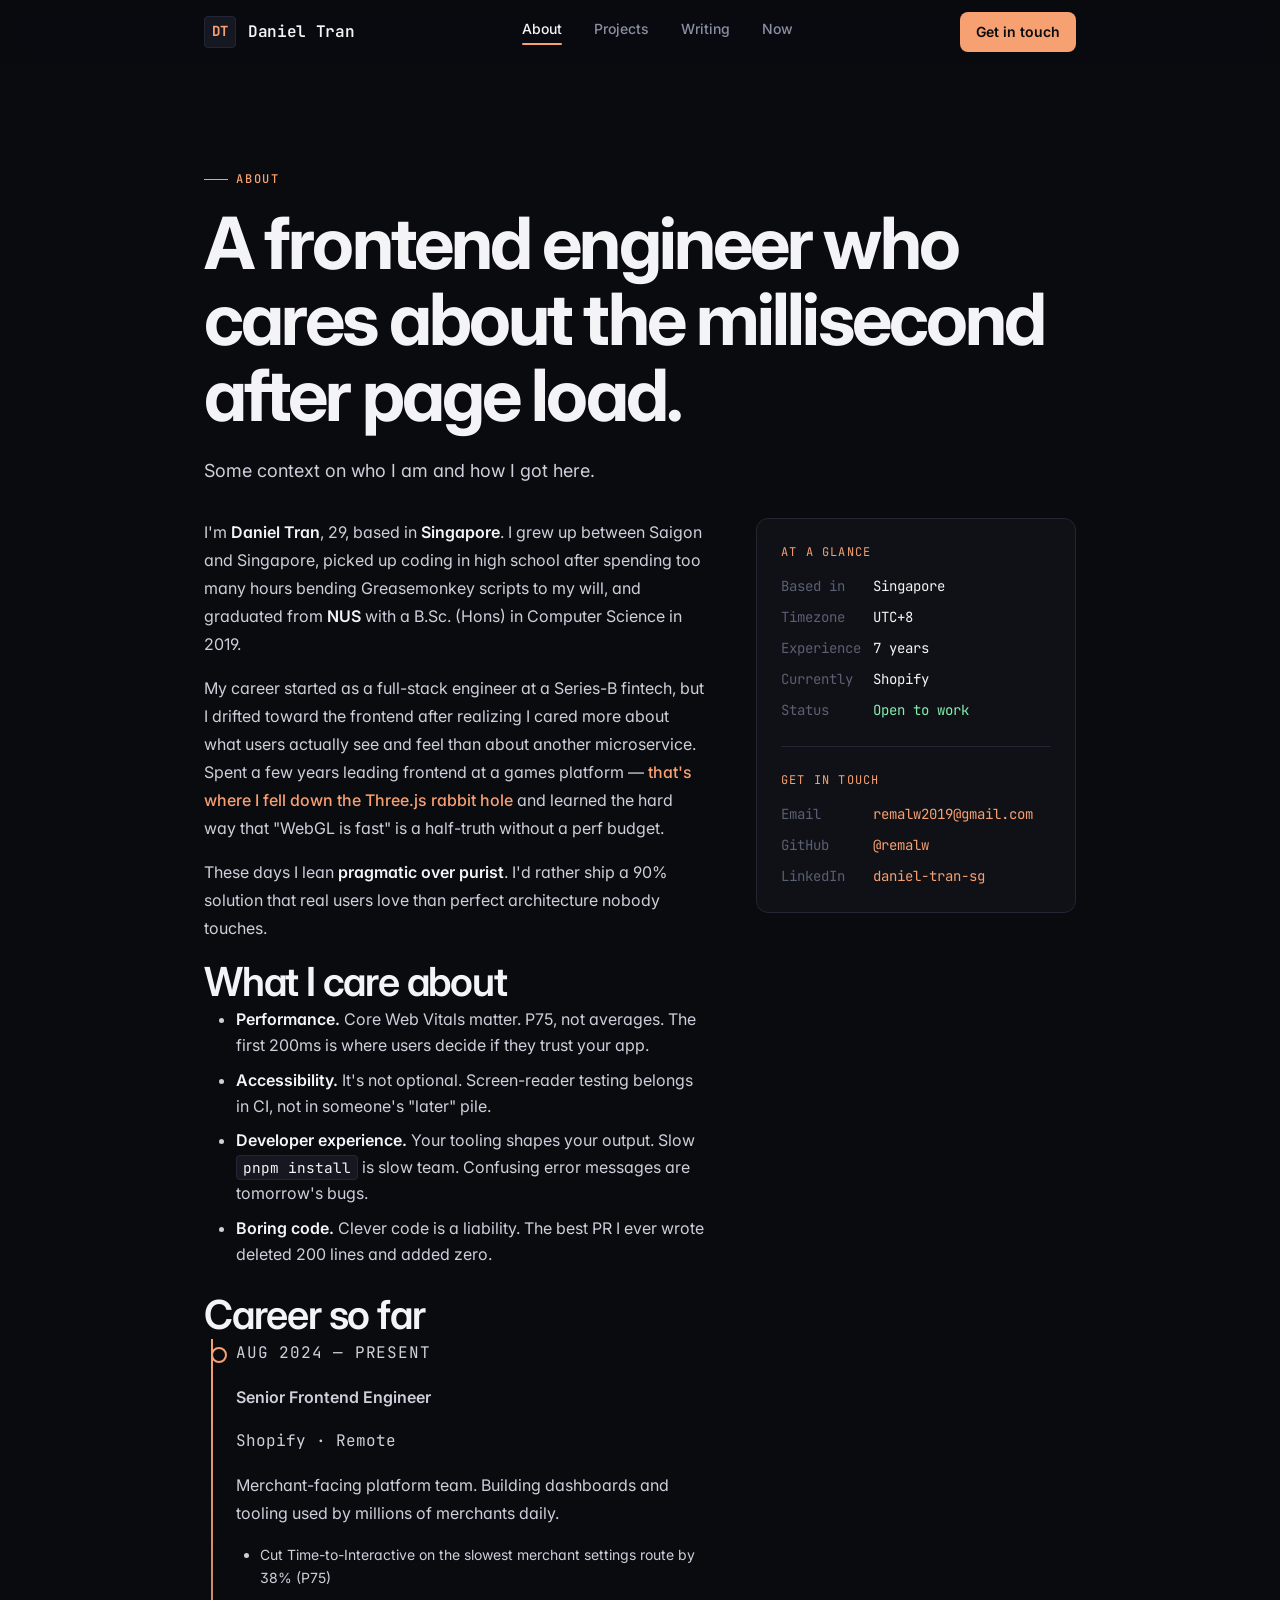
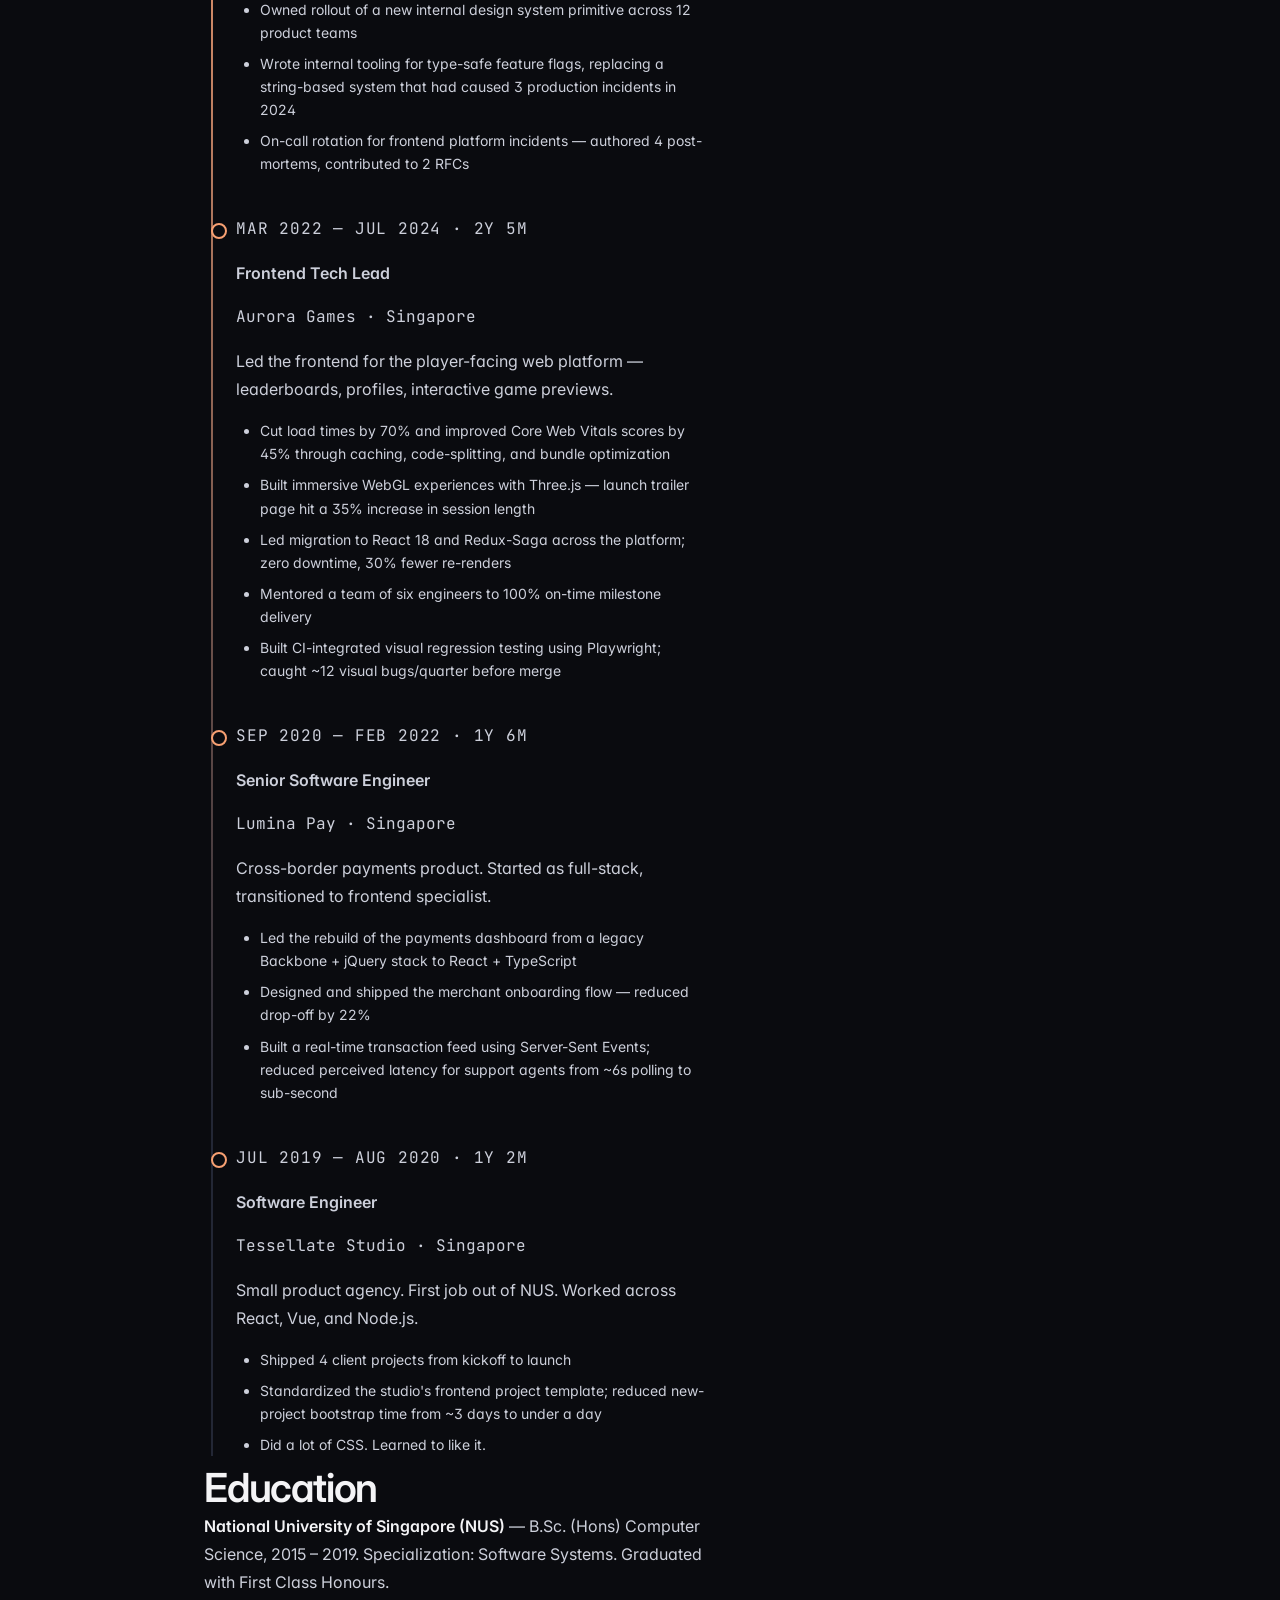
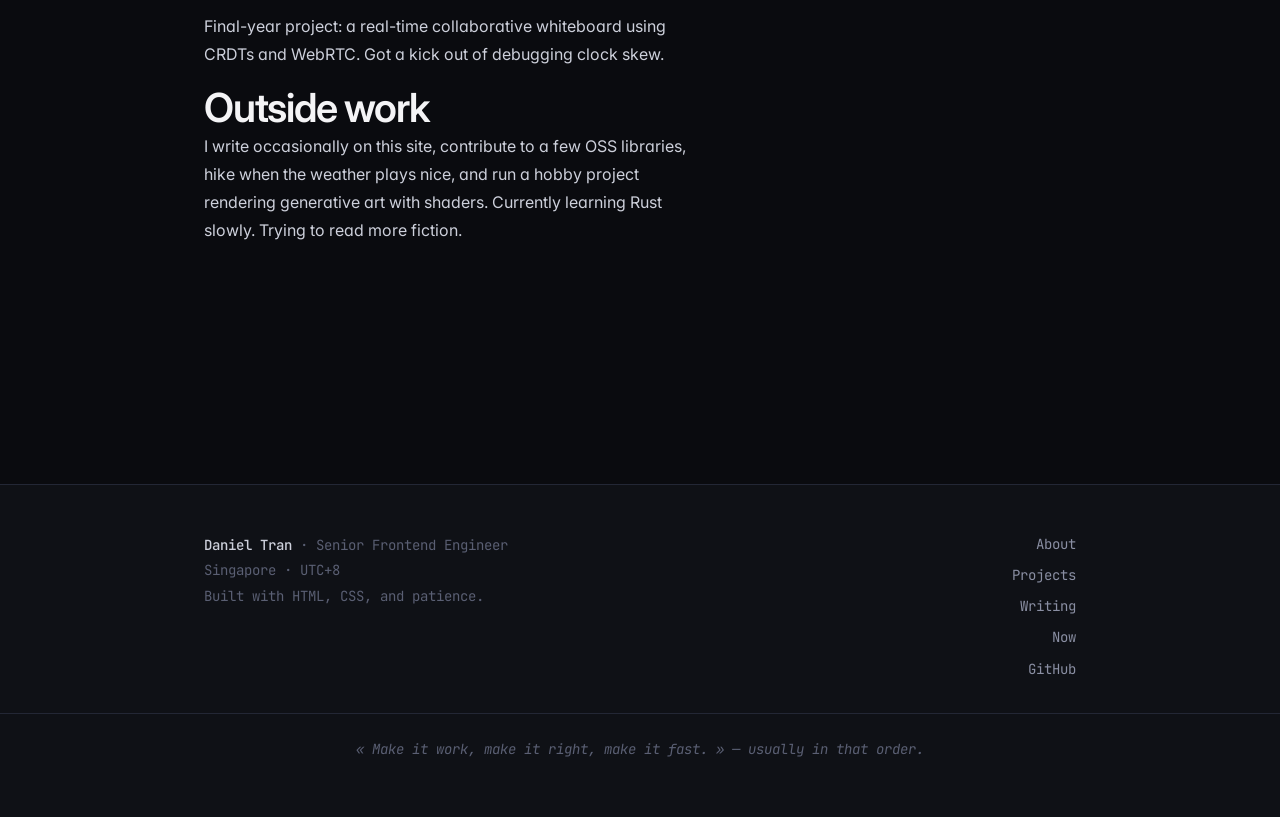
==== about.html @ a822976c "feat: portfolio v2 — multi-page, case studies, blog, now page" ====
<!DOCTYPE html>
<html lang="en">
<head>
<meta charset="UTF-8">
<meta name="viewport" content="width=device-width, initial-scale=1">
<title>About — Daniel Tran</title>
<meta name="description" content="Senior Frontend Engineer at Shopify, based in Singapore. Career, philosophy, and what I care about.">
<meta name="author" content="Daniel Tran">
<meta name="theme-color" content="#0a0b0f">

<meta property="og:title" content="About — Daniel Tran">
<meta property="og:description" content="Senior Frontend Engineer at Shopify, based in Singapore. Career, philosophy, and what I care about.">
<meta property="og:type" content="website">

<link rel="icon" type="image/svg+xml" href="/favicon.svg">
<link rel="preconnect" href="https://fonts.googleapis.com">
<link rel="preconnect" href="https://fonts.gstatic.com" crossorigin>
<link href="https://fonts.googleapis.com/css2?family=Inter:wght@400;500;600;700&family=JetBrains+Mono:wght@400;500;600&display=swap" rel="stylesheet">

<link rel="stylesheet" href="styles/base.css">
<link rel="stylesheet" href="styles/layout.css">
<link rel="stylesheet" href="styles/components.css">
<link rel="stylesheet" href="styles/pages.css">
</head>
<body>
<a class="skip-link" href="#main">Skip to content</a>

<header class="site-header">
  <nav class="nav" aria-label="Primary">
    <a href="/" class="nav-brand">
      <span class="nav-brand-mark">DT</span>
      <span>Daniel Tran</span>
    </a>
    <ul class="nav-links" id="nav-menu">
      <li><a href="/about.html">About</a></li>
      <li><a href="/projects.html">Projects</a></li>
      <li><a href="/blog.html">Writing</a></li>
      <li><a href="/now.html">Now</a></li>
    </ul>
    <a href="mailto:remalw2019@gmail.com" class="nav-cta">Get in touch</a>
    <button class="nav-toggle" aria-label="Toggle menu" aria-controls="nav-menu" aria-expanded="false">
      <svg class="icon" width="20" height="20" viewBox="0 0 24 24" fill="none" stroke="currentColor" stroke-width="2" stroke-linecap="round"><line x1="3" y1="6" x2="21" y2="6"></line><line x1="3" y1="12" x2="21" y2="12"></line><line x1="3" y1="18" x2="21" y2="18"></line></svg>
    </button>
  </nav>
</header>

<main id="main">

<section class="section">
  <div class="container">
    <p class="section-label">About</p>
    <h1 style="margin-bottom: var(--space-5);">A frontend engineer who cares about the millisecond after page load.</h1>
    <p class="section-lead">Some context on who I am and how I got here.</p>

    <div class="about-grid">
      <div class="about-prose">
        <p>I'm <strong>Daniel Tran</strong>, 29, based in <strong>Singapore</strong>. I grew up between Saigon and Singapore, picked up coding in high school after spending too many hours bending Greasemonkey scripts to my will, and graduated from <strong>NUS</strong> with a B.Sc. (Hons) in Computer Science in 2019.</p>

        <p>My career started as a full-stack engineer at a Series-B fintech, but I drifted toward the frontend after realizing I cared more about what users actually see and feel than about another microservice. Spent a few years leading frontend at a games platform — <em>that's where I fell down the Three.js rabbit hole</em> and learned the hard way that "WebGL is fast" is a half-truth without a perf budget.</p>

        <p>These days I lean <strong>pragmatic over purist</strong>. I'd rather ship a 90% solution that real users love than perfect architecture nobody touches.</p>

        <h2>What I care about</h2>
        <ul>
          <li><strong>Performance.</strong> Core Web Vitals matter. P75, not averages. The first 200ms is where users decide if they trust your app.</li>
          <li><strong>Accessibility.</strong> It's not optional. Screen-reader testing belongs in CI, not in someone's "later" pile.</li>
          <li><strong>Developer experience.</strong> Your tooling shapes your output. Slow <code>pnpm install</code> is slow team. Confusing error messages are tomorrow's bugs.</li>
          <li><strong>Boring code.</strong> Clever code is a liability. The best PR I ever wrote deleted 200 lines and added zero.</li>
        </ul>

        <h2>Career so far</h2>
        <div class="timeline">
          <div class="timeline-item">
            <p class="timeline-meta">Aug 2024 — Present</p>
            <p class="timeline-title">Senior Frontend Engineer</p>
            <p class="timeline-company">Shopify · Remote</p>
            <p class="timeline-desc">Merchant-facing platform team. Building dashboards and tooling used by millions of merchants daily.</p>
            <ul class="timeline-bullets">
              <li>Cut Time-to-Interactive on the slowest merchant settings route by 38% (P75)</li>
              <li>Owned rollout of a new internal design system primitive across 12 product teams</li>
              <li>Wrote internal tooling for type-safe feature flags, replacing a string-based system that had caused 3 production incidents in 2024</li>
              <li>On-call rotation for frontend platform incidents — authored 4 post-mortems, contributed to 2 RFCs</li>
            </ul>
          </div>

          <div class="timeline-item">
            <p class="timeline-meta">Mar 2022 — Jul 2024 · 2y 5m</p>
            <p class="timeline-title">Frontend Tech Lead</p>
            <p class="timeline-company">Aurora Games · Singapore</p>
            <p class="timeline-desc">Led the frontend for the player-facing web platform — leaderboards, profiles, interactive game previews.</p>
            <ul class="timeline-bullets">
              <li>Cut load times by 70% and improved Core Web Vitals scores by 45% through caching, code-splitting, and bundle optimization</li>
              <li>Built immersive WebGL experiences with Three.js — launch trailer page hit a 35% increase in session length</li>
              <li>Led migration to React 18 and Redux-Saga across the platform; zero downtime, 30% fewer re-renders</li>
              <li>Mentored a team of six engineers to 100% on-time milestone delivery</li>
              <li>Built CI-integrated visual regression testing using Playwright; caught ~12 visual bugs/quarter before merge</li>
            </ul>
          </div>

          <div class="timeline-item">
            <p class="timeline-meta">Sep 2020 — Feb 2022 · 1y 6m</p>
            <p class="timeline-title">Senior Software Engineer</p>
            <p class="timeline-company">Lumina Pay · Singapore</p>
            <p class="timeline-desc">Cross-border payments product. Started as full-stack, transitioned to frontend specialist.</p>
            <ul class="timeline-bullets">
              <li>Led the rebuild of the payments dashboard from a legacy Backbone + jQuery stack to React + TypeScript</li>
              <li>Designed and shipped the merchant onboarding flow — reduced drop-off by 22%</li>
              <li>Built a real-time transaction feed using Server-Sent Events; reduced perceived latency for support agents from ~6s polling to sub-second</li>
            </ul>
          </div>

          <div class="timeline-item">
            <p class="timeline-meta">Jul 2019 — Aug 2020 · 1y 2m</p>
            <p class="timeline-title">Software Engineer</p>
            <p class="timeline-company">Tessellate Studio · Singapore</p>
            <p class="timeline-desc">Small product agency. First job out of NUS. Worked across React, Vue, and Node.js.</p>
            <ul class="timeline-bullets">
              <li>Shipped 4 client projects from kickoff to launch</li>
              <li>Standardized the studio's frontend project template; reduced new-project bootstrap time from ~3 days to under a day</li>
              <li>Did a lot of CSS. Learned to like it.</li>
            </ul>
          </div>
        </div>

        <h2>Education</h2>
        <p><strong>National University of Singapore (NUS)</strong> — B.Sc. (Hons) Computer Science, 2015 – 2019. Specialization: Software Systems. Graduated with First Class Honours.</p>
        <p>Final-year project: a real-time collaborative whiteboard using CRDTs and WebRTC. Got a kick out of debugging clock skew.</p>

        <h2>Outside work</h2>
        <p>I write occasionally on this site, contribute to a few OSS libraries, hike when the weather plays nice, and run a hobby project rendering generative art with shaders. Currently learning Rust slowly. Trying to read more fiction.</p>
      </div>

      <aside class="about-aside">
        <p class="about-aside-label">At a glance</p>
        <div class="contact-block">
          <div class="contact-block-row"><span class="contact-block-label">Based in</span><span class="contact-block-value">Singapore</span></div>
          <div class="contact-block-row"><span class="contact-block-label">Timezone</span><span class="contact-block-value">UTC+8</span></div>
          <div class="contact-block-row"><span class="contact-block-label">Experience</span><span class="contact-block-value">7 years</span></div>
          <div class="contact-block-row"><span class="contact-block-label">Currently</span><span class="contact-block-value">Shopify</span></div>
          <div class="contact-block-row"><span class="contact-block-label">Status</span><span class="contact-block-value" style="color: var(--green);">Open to work</span></div>
        </div>

        <hr style="border-color: var(--border); margin: var(--space-5) 0;">

        <p class="about-aside-label">Get in touch</p>
        <div class="contact-block">
          <div class="contact-block-row"><span class="contact-block-label">Email</span><a href="mailto:remalw2019@gmail.com">remalw2019@gmail.com</a></div>
          <div class="contact-block-row"><span class="contact-block-label">GitHub</span><a href="https://github.com/remalw" target="_blank" rel="noopener">@remalw</a></div>
          <div class="contact-block-row"><span class="contact-block-label">LinkedIn</span><a href="https://www.linkedin.com/in/daniel-tran-sg" target="_blank" rel="noopener">daniel-tran-sg</a></div>
        </div>
      </aside>
    </div>
  </div>
</section>

</main>

<footer class="site-footer">
  <div class="footer-inner">
    <div class="footer-meta">
      <strong>Daniel Tran</strong> · Senior Frontend Engineer<br>
      Singapore · UTC+8<br>
      <span>Built with HTML, CSS, and patience.</span>
    </div>
    <div class="footer-links">
      <a href="/about.html">About</a>
      <a href="/projects.html">Projects</a>
      <a href="/blog.html">Writing</a>
      <a href="/now.html">Now</a>
      <a href="https://github.com/remalw" target="_blank" rel="noopener">GitHub</a>
    </div>
  </div>
  <p class="footer-quote">« Make it work, make it right, make it fast. » — usually in that order.</p>
</footer>

<script src="scripts/nav.js" defer></script>

</body>
</html>
---- styles/base.css ----
:root {
  --bg-0: #0a0b0f;
  --bg-1: #0f1116;
  --bg-2: #161821;
  --bg-3: #1d2030;
  --border: #232735;
  --border-strong: #2f3447;

  --fg-0: #f4f4f6;
  --fg-1: #cdd0db;
  --fg-2: #8a8fa3;
  --fg-3: #5a5f73;

  --accent: #f7a072;
  --accent-strong: #e87a3e;
  --accent-soft: #f7a07222;
  --link: #93c5fd;

  --green: #86efac;
  --red: #fca5a5;
  --yellow: #fde68a;

  --font-sans: 'Inter', -apple-system, BlinkMacSystemFont, 'Segoe UI', Helvetica, Arial, sans-serif;
  --font-mono: 'JetBrains Mono', ui-monospace, 'SF Mono', Menlo, Consolas, monospace;
  --font-display: 'Inter', var(--font-sans);

  --text-xs: 0.75rem;
  --text-sm: 0.875rem;
  --text-base: 1rem;
  --text-lg: 1.125rem;
  --text-xl: 1.25rem;
  --text-2xl: 1.5rem;
  --text-3xl: 2rem;
  --text-4xl: 2.5rem;
  --text-5xl: 3.5rem;
  --text-6xl: 4.5rem;

  --space-1: 0.25rem;
  --space-2: 0.5rem;
  --space-3: 0.75rem;
  --space-4: 1rem;
  --space-5: 1.5rem;
  --space-6: 2rem;
  --space-7: 3rem;
  --space-8: 4rem;
  --space-9: 6rem;
  --space-10: 8rem;

  --radius-sm: 4px;
  --radius-md: 8px;
  --radius-lg: 12px;
  --radius-xl: 20px;

  --shadow-sm: 0 1px 2px rgba(0, 0, 0, 0.2);
  --shadow-md: 0 4px 12px rgba(0, 0, 0, 0.25);
  --shadow-lg: 0 16px 40px rgba(0, 0, 0, 0.4);
  --shadow-glow: 0 0 60px var(--accent-soft);

  --container-narrow: 720px;
  --container: 920px;
  --container-wide: 1200px;

  --ease-out: cubic-bezier(0.16, 1, 0.3, 1);
  --ease-in-out: cubic-bezier(0.65, 0, 0.35, 1);
  --duration-fast: 150ms;
  --duration: 250ms;
  --duration-slow: 500ms;
}

*, *::before, *::after { box-sizing: border-box; }

html {
  scroll-behavior: smooth;
  -webkit-text-size-adjust: 100%;
  -moz-tab-size: 4;
  tab-size: 4;
}

body {
  margin: 0;
  background: var(--bg-0);
  color: var(--fg-1);
  font-family: var(--font-sans);
  font-size: var(--text-base);
  line-height: 1.65;
  font-feature-settings: 'cv11', 'ss01';
  -webkit-font-smoothing: antialiased;
  -moz-osx-font-smoothing: grayscale;
  text-rendering: optimizeLegibility;
  min-height: 100vh;
  display: flex;
  flex-direction: column;
}

main { flex: 1; }

img, svg, video {
  display: block;
  max-width: 100%;
  height: auto;
}

a {
  color: var(--accent);
  text-decoration: none;
  transition: color var(--duration-fast) var(--ease-out);
}
a:hover { color: var(--accent-strong); }
a:focus-visible {
  outline: 2px solid var(--accent);
  outline-offset: 3px;
  border-radius: 2px;
}

h1, h2, h3, h4, h5, h6 {
  margin: 0;
  color: var(--fg-0);
  font-weight: 600;
  letter-spacing: -0.02em;
  line-height: 1.2;
}

h1 {
  font-size: clamp(var(--text-4xl), 6vw, var(--text-6xl));
  letter-spacing: -0.04em;
  line-height: 1.05;
  font-weight: 700;
}

h2 {
  font-size: clamp(var(--text-2xl), 3.5vw, var(--text-4xl));
  letter-spacing: -0.03em;
}

h3 {
  font-size: clamp(var(--text-xl), 2.5vw, var(--text-2xl));
}

h4 { font-size: var(--text-lg); }

p { margin: 0 0 var(--space-5); }

p, li { color: var(--fg-1); }

strong { color: var(--fg-0); font-weight: 600; }
em { font-style: italic; color: var(--fg-1); }

code {
  font-family: var(--font-mono);
  font-size: 0.9em;
  background: var(--bg-2);
  color: var(--fg-0);
  padding: 0.15em 0.4em;
  border-radius: var(--radius-sm);
  border: 1px solid var(--border);
}

pre {
  font-family: var(--font-mono);
  font-size: var(--text-sm);
  line-height: 1.7;
  background: var(--bg-1);
  color: var(--fg-1);
  padding: var(--space-5);
  border-radius: var(--radius-md);
  border: 1px solid var(--border);
  overflow-x: auto;
  margin: var(--space-5) 0;
}

pre code {
  background: transparent;
  border: none;
  padding: 0;
  font-size: inherit;
  color: inherit;
}

blockquote {
  margin: var(--space-5) 0;
  padding: var(--space-3) var(--space-5);
  border-left: 3px solid var(--accent);
  background: var(--bg-1);
  color: var(--fg-1);
  font-style: italic;
  border-radius: 0 var(--radius-sm) var(--radius-sm) 0;
}

hr {
  border: 0;
  height: 1px;
  background: var(--border);
  margin: var(--space-7) 0;
}

ul, ol {
  margin: 0 0 var(--space-5);
  padding-left: var(--space-6);
}

li { margin-bottom: var(--space-2); }

::selection {
  background: var(--accent-soft);
  color: var(--fg-0);
}

::-webkit-scrollbar { width: 10px; height: 10px; }
::-webkit-scrollbar-track { background: var(--bg-0); }
::-webkit-scrollbar-thumb { background: var(--bg-3); border-radius: 5px; border: 2px solid var(--bg-0); }
::-webkit-scrollbar-thumb:hover { background: var(--border-strong); }

@media (prefers-reduced-motion: reduce) {
  *, *::before, *::after {
    animation-duration: 0.01ms !important;
    animation-iteration-count: 1 !important;
    transition-duration: 0.01ms !important;
    scroll-behavior: auto !important;
  }
}

.sr-only {
  position: absolute;
  width: 1px; height: 1px;
  padding: 0; margin: -1px;
  overflow: hidden;
  clip: rect(0, 0, 0, 0);
  white-space: nowrap;
  border: 0;
}

.skip-link {
  position: absolute;
  top: -60px;
  left: var(--space-4);
  background: var(--accent);
  color: var(--bg-0);
  padding: var(--space-2) var(--space-4);
  border-radius: var(--radius-sm);
  font-weight: 600;
  z-index: 100;
  transition: top var(--duration-fast);
}
.skip-link:focus { top: var(--space-4); }
---- styles/layout.css ----
.container {
  width: 100%;
  max-width: var(--container);
  margin: 0 auto;
  padding-left: var(--space-5);
  padding-right: var(--space-5);
}

.container-narrow {
  width: 100%;
  max-width: var(--container-narrow);
  margin: 0 auto;
  padding-left: var(--space-5);
  padding-right: var(--space-5);
}

.container-wide {
  width: 100%;
  max-width: var(--container-wide);
  margin: 0 auto;
  padding-left: var(--space-5);
  padding-right: var(--space-5);
}

.site-header {
  position: sticky;
  top: 0;
  z-index: 50;
  backdrop-filter: saturate(180%) blur(16px);
  -webkit-backdrop-filter: saturate(180%) blur(16px);
  background: rgba(10, 11, 15, 0.7);
  border-bottom: 1px solid transparent;
  transition: border-color var(--duration) var(--ease-out);
}

.site-header.scrolled {
  border-bottom-color: var(--border);
}

.nav {
  display: flex;
  align-items: center;
  justify-content: space-between;
  height: 64px;
  max-width: var(--container);
  margin: 0 auto;
  padding-left: var(--space-5);
  padding-right: var(--space-5);
}

.nav-brand {
  display: inline-flex;
  align-items: center;
  gap: var(--space-3);
  font-family: var(--font-mono);
  font-weight: 600;
  font-size: var(--text-base);
  color: var(--fg-0);
  letter-spacing: -0.02em;
}

.nav-brand:hover { color: var(--accent); }

.nav-brand-mark {
  display: inline-flex;
  align-items: center;
  justify-content: center;
  width: 32px;
  height: 32px;
  background: var(--bg-2);
  border: 1px solid var(--border);
  border-radius: var(--radius-sm);
  color: var(--accent);
  font-weight: 700;
  font-size: var(--text-sm);
  transition: all var(--duration-fast) var(--ease-out);
}

.nav-brand:hover .nav-brand-mark {
  border-color: var(--accent);
  background: var(--accent-soft);
}

.nav-links {
  display: flex;
  align-items: center;
  gap: var(--space-6);
  list-style: none;
  margin: 0;
  padding: 0;
}

.nav-links a {
  position: relative;
  color: var(--fg-2);
  font-size: var(--text-sm);
  font-weight: 500;
  padding: var(--space-1) 0;
  transition: color var(--duration-fast) var(--ease-out);
}

.nav-links a:hover, .nav-links a[aria-current="page"] {
  color: var(--fg-0);
}

.nav-links a[aria-current="page"]::before {
  content: '';
  position: absolute;
  left: 0; right: 0;
  bottom: -4px;
  height: 2px;
  background: var(--accent);
  border-radius: 1px;
}

.nav-cta {
  display: inline-flex;
  align-items: center;
  gap: var(--space-2);
  padding: var(--space-2) var(--space-4);
  background: var(--accent);
  color: var(--bg-0);
  font-size: var(--text-sm);
  font-weight: 600;
  border-radius: var(--radius-md);
  transition: all var(--duration-fast) var(--ease-out);
}

.nav-cta:hover {
  background: var(--accent-strong);
  color: var(--bg-0);
  transform: translateY(-1px);
}

.nav-toggle {
  display: none;
  background: transparent;
  border: 1px solid var(--border);
  color: var(--fg-1);
  width: 40px;
  height: 40px;
  border-radius: var(--radius-md);
  cursor: pointer;
  align-items: center;
  justify-content: center;
}

.site-footer {
  margin-top: var(--space-10);
  padding: var(--space-7) 0 var(--space-6);
  border-top: 1px solid var(--border);
  background: var(--bg-1);
}

.footer-inner {
  max-width: var(--container);
  margin: 0 auto;
  padding: 0 var(--space-5);
  display: grid;
  grid-template-columns: 1fr auto;
  align-items: start;
  gap: var(--space-6);
}

.footer-meta {
  font-family: var(--font-mono);
  font-size: var(--text-sm);
  color: var(--fg-3);
  line-height: 1.8;
}

.footer-meta strong { color: var(--fg-1); font-weight: 500; }

.footer-links {
  display: flex;
  flex-direction: column;
  gap: var(--space-2);
  font-size: var(--text-sm);
  text-align: right;
}

.footer-links a {
  color: var(--fg-2);
  font-family: var(--font-mono);
}
.footer-links a:hover { color: var(--accent); }

.footer-quote {
  margin-top: var(--space-6);
  padding-top: var(--space-5);
  border-top: 1px solid var(--border);
  text-align: center;
  font-size: var(--text-sm);
  color: var(--fg-3);
  font-style: italic;
  font-family: var(--font-mono);
}

.section {
  padding: var(--space-9) 0;
}

.section-tight { padding: var(--space-7) 0; }
.section-loose { padding: var(--space-10) 0; }

.section-label {
  display: inline-flex;
  align-items: center;
  gap: var(--space-2);
  font-family: var(--font-mono);
  font-size: var(--text-xs);
  text-transform: uppercase;
  letter-spacing: 0.15em;
  color: var(--accent);
  margin-bottom: var(--space-4);
  font-weight: 500;
}

.section-label::before {
  content: '';
  display: inline-block;
  width: 24px;
  height: 1px;
  background: var(--accent);
}

.section-title {
  margin-bottom: var(--space-3);
}

.section-lead {
  color: var(--fg-1);
  font-size: var(--text-lg);
  max-width: 56ch;
  margin-bottom: var(--space-6);
}

.grid-2 {
  display: grid;
  grid-template-columns: repeat(2, 1fr);
  gap: var(--space-5);
}

.grid-3 {
  display: grid;
  grid-template-columns: repeat(3, 1fr);
  gap: var(--space-5);
}

.grid-auto {
  display: grid;
  grid-template-columns: repeat(auto-fit, minmax(280px, 1fr));
  gap: var(--space-5);
}

.flex { display: flex; }
.flex-col { flex-direction: column; }
.items-center { align-items: center; }
.justify-between { justify-content: space-between; }
.gap-2 { gap: var(--space-2); }
.gap-3 { gap: var(--space-3); }
.gap-4 { gap: var(--space-4); }
.flex-wrap { flex-wrap: wrap; }

@media (max-width: 768px) {
  .nav-links {
    display: none;
    position: absolute;
    top: 64px;
    left: 0; right: 0;
    flex-direction: column;
    align-items: stretch;
    gap: 0;
    padding: var(--space-4);
    background: var(--bg-1);
    border-bottom: 1px solid var(--border);
    backdrop-filter: blur(16px);
  }
  .nav-links.is-open { display: flex; }
  .nav-links li { padding: var(--space-3) 0; border-bottom: 1px solid var(--border); }
  .nav-links li:last-child { border-bottom: none; }
  .nav-links a { font-size: var(--text-base); }
  .nav-toggle { display: inline-flex; }
  .nav-cta { display: none; }

  .grid-2, .grid-3 { grid-template-columns: 1fr; }
  .footer-inner { grid-template-columns: 1fr; }
  .footer-links { text-align: left; }
  .section { padding: var(--space-7) 0; }
}
---- styles/components.css ----
.btn {
  display: inline-flex;
  align-items: center;
  gap: var(--space-2);
  padding: var(--space-3) var(--space-5);
  border-radius: var(--radius-md);
  font-size: var(--text-sm);
  font-weight: 600;
  font-family: var(--font-sans);
  border: 1px solid transparent;
  cursor: pointer;
  transition: all var(--duration-fast) var(--ease-out);
  white-space: nowrap;
}

.btn-primary {
  background: var(--accent);
  color: var(--bg-0);
}
.btn-primary:hover {
  background: var(--accent-strong);
  color: var(--bg-0);
  transform: translateY(-1px);
  box-shadow: 0 4px 12px rgba(247, 160, 114, 0.25);
}

.btn-ghost {
  border-color: var(--border-strong);
  color: var(--fg-0);
}
.btn-ghost:hover {
  border-color: var(--accent);
  color: var(--accent);
  background: var(--accent-soft);
}

.btn-link {
  padding: 0;
  color: var(--accent);
  background: transparent;
  border: none;
  font-weight: 500;
  font-size: var(--text-sm);
}
.btn-link::after {
  content: '→';
  transition: transform var(--duration-fast) var(--ease-out);
}
.btn-link:hover { color: var(--accent-strong); }
.btn-link:hover::after { transform: translateX(4px); }

.tag {
  display: inline-flex;
  align-items: center;
  font-family: var(--font-mono);
  font-size: var(--text-xs);
  color: var(--fg-2);
  background: var(--bg-2);
  border: 1px solid var(--border);
  padding: 0.2rem 0.55rem;
  border-radius: var(--radius-sm);
  letter-spacing: -0.01em;
}

.tag-accent {
  color: var(--accent);
  border-color: var(--accent);
  background: var(--accent-soft);
}

.tag-row {
  display: flex;
  flex-wrap: wrap;
  gap: var(--space-2);
}

.card {
  display: flex;
  flex-direction: column;
  padding: var(--space-5);
  background: var(--bg-1);
  border: 1px solid var(--border);
  border-radius: var(--radius-lg);
  transition: border-color var(--duration) var(--ease-out),
              transform var(--duration) var(--ease-out),
              box-shadow var(--duration) var(--ease-out);
}

.card:hover {
  border-color: var(--border-strong);
  transform: translateY(-2px);
  box-shadow: var(--shadow-md);
}

.card-link {
  display: block;
  color: inherit;
}
.card-link:hover { color: inherit; }

.project-card {
  position: relative;
  overflow: hidden;
}

.project-card::before {
  content: '';
  position: absolute;
  top: 0; left: 0; right: 0;
  height: 1px;
  background: linear-gradient(90deg, transparent, var(--accent), transparent);
  transform: translateX(-100%);
  transition: transform var(--duration-slow) var(--ease-out);
}

.project-card:hover::before { transform: translateX(0); }

.project-card-header {
  display: flex;
  align-items: baseline;
  justify-content: space-between;
  gap: var(--space-3);
  margin-bottom: var(--space-3);
}

.project-card-title {
  font-family: var(--font-mono);
  font-size: var(--text-lg);
  color: var(--fg-0);
  font-weight: 600;
  letter-spacing: -0.02em;
}

.project-card-title:hover { color: var(--accent); }

.project-card-meta {
  font-family: var(--font-mono);
  font-size: var(--text-xs);
  color: var(--fg-3);
}

.project-card-desc {
  color: var(--fg-1);
  font-size: var(--text-base);
  line-height: 1.6;
  margin-bottom: var(--space-4);
  flex: 1;
}

.project-card-footer {
  display: flex;
  align-items: center;
  justify-content: space-between;
  margin-top: auto;
  padding-top: var(--space-3);
  border-top: 1px solid var(--border);
}

.project-card-stats {
  display: flex;
  gap: var(--space-4);
  font-family: var(--font-mono);
  font-size: var(--text-xs);
  color: var(--fg-3);
}

.icon-link {
  display: inline-flex;
  align-items: center;
  gap: var(--space-2);
  color: var(--fg-2);
  font-family: var(--font-mono);
  font-size: var(--text-xs);
}
.icon-link:hover { color: var(--accent); }

.icon {
  width: 14px;
  height: 14px;
  flex-shrink: 0;
}

.timeline {
  position: relative;
  padding-left: var(--space-6);
}

.timeline::before {
  content: '';
  position: absolute;
  left: 7px;
  top: 0; bottom: 0;
  width: 2px;
  background: linear-gradient(180deg, var(--accent), var(--border) 80%);
}

.timeline-item {
  position: relative;
  padding-bottom: var(--space-6);
}
.timeline-item:last-child { padding-bottom: 0; }

.timeline-item::before {
  content: '';
  position: absolute;
  left: -25px;
  top: 8px;
  width: 16px; height: 16px;
  border-radius: 50%;
  background: var(--bg-0);
  border: 2px solid var(--accent);
  z-index: 1;
}

.timeline-meta {
  font-family: var(--font-mono);
  font-size: var(--text-xs);
  color: var(--fg-3);
  margin-bottom: var(--space-1);
  letter-spacing: 0.05em;
  text-transform: uppercase;
}

.timeline-title {
  font-size: var(--text-lg);
  color: var(--fg-0);
  font-weight: 600;
  margin-bottom: var(--space-1);
}

.timeline-company {
  font-family: var(--font-mono);
  font-size: var(--text-sm);
  color: var(--accent);
  margin-bottom: var(--space-2);
}

.timeline-desc {
  font-size: var(--text-sm);
  color: var(--fg-1);
  line-height: 1.6;
}

.timeline-bullets {
  margin: var(--space-3) 0 0;
  padding-left: var(--space-5);
}

.timeline-bullets li {
  font-size: var(--text-sm);
  color: var(--fg-1);
  margin-bottom: var(--space-2);
}

.stack-grid {
  display: grid;
  grid-template-columns: repeat(auto-fit, minmax(180px, 1fr));
  gap: var(--space-5);
}

.stack-group {
  border-left: 2px solid var(--border);
  padding-left: var(--space-4);
}

.stack-group-label {
  font-family: var(--font-mono);
  font-size: var(--text-xs);
  text-transform: uppercase;
  letter-spacing: 0.1em;
  color: var(--fg-3);
  margin-bottom: var(--space-3);
}

.stack-group-list {
  list-style: none;
  padding: 0;
  margin: 0;
}

.stack-group-list li {
  font-family: var(--font-mono);
  font-size: var(--text-sm);
  color: var(--fg-0);
  padding: 0.25rem 0;
  margin-bottom: 0;
}

.post-card {
  display: block;
  padding: var(--space-5) 0;
  border-bottom: 1px solid var(--border);
  text-decoration: none;
  transition: padding-left var(--duration) var(--ease-out);
}
.post-card:hover { padding-left: var(--space-3); }
.post-card:last-child { border-bottom: none; }

.post-card-meta {
  display: flex;
  gap: var(--space-3);
  align-items: center;
  font-family: var(--font-mono);
  font-size: var(--text-xs);
  color: var(--fg-3);
  margin-bottom: var(--space-2);
  text-transform: uppercase;
  letter-spacing: 0.05em;
}

.post-card-title {
  font-size: var(--text-xl);
  color: var(--fg-0);
  font-weight: 600;
  margin-bottom: var(--space-2);
  letter-spacing: -0.02em;
  transition: color var(--duration-fast) var(--ease-out);
}
.post-card:hover .post-card-title { color: var(--accent); }

.post-card-summary {
  color: var(--fg-2);
  font-size: var(--text-base);
  line-height: 1.6;
}

.callout {
  padding: var(--space-4) var(--space-5);
  background: var(--bg-1);
  border: 1px solid var(--border);
  border-left: 3px solid var(--accent);
  border-radius: 0 var(--radius-md) var(--radius-md) 0;
  margin: var(--space-5) 0;
  font-size: var(--text-base);
  color: var(--fg-1);
}

.callout-title {
  font-family: var(--font-mono);
  font-size: var(--text-xs);
  text-transform: uppercase;
  letter-spacing: 0.1em;
  color: var(--accent);
  margin-bottom: var(--space-2);
}

.kbd {
  display: inline-block;
  font-family: var(--font-mono);
  font-size: 0.85em;
  background: var(--bg-2);
  border: 1px solid var(--border-strong);
  border-bottom-width: 2px;
  border-radius: 4px;
  padding: 0.1em 0.45em;
  color: var(--fg-0);
}

.dot-divider {
  display: inline-block;
  width: 4px;
  height: 4px;
  background: var(--fg-3);
  border-radius: 50%;
  vertical-align: middle;
  margin: 0 var(--space-2);
}

.status-pill {
  display: inline-flex;
  align-items: center;
  gap: var(--space-2);
  padding: var(--space-2) var(--space-3);
  background: var(--bg-1);
  border: 1px solid var(--border);
  border-radius: 999px;
  font-family: var(--font-mono);
  font-size: var(--text-xs);
  color: var(--fg-1);
}

.status-pill .dot {
  width: 8px;
  height: 8px;
  border-radius: 50%;
  background: var(--green);
  box-shadow: 0 0 8px rgba(134, 239, 172, 0.6);
  animation: pulse-dot 2s ease-in-out infinite;
}

@keyframes pulse-dot {
  0%, 100% { opacity: 1; }
  50% { opacity: 0.5; }
}

.contact-block {
  display: flex;
  flex-direction: column;
  gap: var(--space-2);
  font-family: var(--font-mono);
}

.contact-block-row {
  display: flex;
  gap: var(--space-3);
  align-items: baseline;
  font-size: var(--text-sm);
}

.contact-block-label {
  color: var(--fg-3);
  min-width: 80px;
}

.contact-block-value { color: var(--fg-0); }
.contact-block a:hover { color: var(--accent); }

.code-window {
  background: var(--bg-1);
  border: 1px solid var(--border);
  border-radius: var(--radius-md);
  overflow: hidden;
  margin: var(--space-5) 0;
}

.code-window-header {
  display: flex;
  align-items: center;
  gap: var(--space-2);
  padding: var(--space-3) var(--space-4);
  background: var(--bg-2);
  border-bottom: 1px solid var(--border);
  font-family: var(--font-mono);
  font-size: var(--text-xs);
  color: var(--fg-3);
}

.code-window-dots {
  display: inline-flex;
  gap: 6px;
  margin-right: var(--space-3);
}
.code-window-dots span {
  width: 12px; height: 12px;
  border-radius: 50%;
  background: var(--bg-3);
}

.code-window pre {
  margin: 0;
  border: none;
  border-radius: 0;
  background: var(--bg-1);
}

.metric-row {
  display: grid;
  grid-template-columns: repeat(auto-fit, minmax(140px, 1fr));
  gap: var(--space-5);
  margin: var(--space-6) 0;
}

.metric {
  padding: var(--space-4);
  background: var(--bg-1);
  border: 1px solid var(--border);
  border-radius: var(--radius-md);
}

.metric-value {
  font-family: var(--font-mono);
  font-size: var(--text-3xl);
  font-weight: 700;
  color: var(--accent);
  letter-spacing: -0.04em;
  line-height: 1;
  margin-bottom: var(--space-2);
}

.metric-label {
  font-size: var(--text-xs);
  text-transform: uppercase;
  letter-spacing: 0.1em;
  color: var(--fg-3);
}
---- styles/pages.css ----
.hero {
  position: relative;
  padding: var(--space-10) 0 var(--space-9);
  overflow: hidden;
}

.hero-canvas {
  position: absolute;
  top: 0; left: 0; right: 0; bottom: 0;
  z-index: 0;
  opacity: 0.55;
  mask-image: radial-gradient(ellipse at top right, black 0%, transparent 70%);
  -webkit-mask-image: radial-gradient(ellipse at top right, black 0%, transparent 70%);
  pointer-events: none;
}

.hero-inner {
  position: relative;
  z-index: 1;
  max-width: var(--container);
  margin: 0 auto;
  padding: 0 var(--space-5);
}

.hero-greeting {
  display: inline-flex;
  align-items: center;
  gap: var(--space-2);
  font-family: var(--font-mono);
  font-size: var(--text-sm);
  color: var(--accent);
  margin-bottom: var(--space-4);
  letter-spacing: 0;
}

.hero-greeting::before {
  content: '$';
  color: var(--fg-3);
}

.hero-title {
  margin-bottom: var(--space-4);
}

.hero-title-name {
  display: block;
  color: var(--fg-0);
}

.hero-title-tagline {
  display: block;
  background: linear-gradient(135deg, var(--fg-2) 0%, var(--fg-3) 100%);
  -webkit-background-clip: text;
  background-clip: text;
  -webkit-text-fill-color: transparent;
  font-weight: 600;
  margin-top: var(--space-2);
  font-size: 0.65em;
  letter-spacing: -0.03em;
}

.hero-lead {
  font-size: var(--text-lg);
  color: var(--fg-1);
  max-width: 56ch;
  margin-bottom: var(--space-6);
  line-height: 1.6;
}

.hero-lead strong {
  color: var(--fg-0);
  font-weight: 600;
}

.hero-meta {
  display: flex;
  flex-wrap: wrap;
  gap: var(--space-3);
  margin-bottom: var(--space-6);
}

.hero-cta {
  display: flex;
  flex-wrap: wrap;
  gap: var(--space-3);
}

.hero-scroll-hint {
  position: absolute;
  bottom: var(--space-5);
  left: 50%;
  transform: translateX(-50%);
  font-family: var(--font-mono);
  font-size: var(--text-xs);
  color: var(--fg-3);
  letter-spacing: 0.1em;
  text-transform: uppercase;
  opacity: 0.6;
  z-index: 1;
  pointer-events: none;
}

.hero-scroll-hint::after {
  content: '';
  display: block;
  width: 1px;
  height: 32px;
  background: linear-gradient(180deg, var(--fg-3), transparent);
  margin: var(--space-2) auto 0;
  animation: scroll-hint 2s ease-in-out infinite;
}

@keyframes scroll-hint {
  0%, 100% { transform: translateY(0); opacity: 0.6; }
  50% { transform: translateY(8px); opacity: 1; }
}

.featured-projects {
  display: grid;
  grid-template-columns: repeat(2, 1fr);
  gap: var(--space-5);
}

@media (max-width: 768px) {
  .featured-projects { grid-template-columns: 1fr; }
}

.about-grid {
  display: grid;
  grid-template-columns: 1fr 320px;
  gap: var(--space-7);
  align-items: start;
}

.about-aside {
  position: sticky;
  top: 100px;
  padding: var(--space-5);
  background: var(--bg-1);
  border: 1px solid var(--border);
  border-radius: var(--radius-lg);
}

.about-aside-label {
  font-family: var(--font-mono);
  font-size: var(--text-xs);
  text-transform: uppercase;
  letter-spacing: 0.1em;
  color: var(--accent);
  margin-bottom: var(--space-3);
}

.about-prose p {
  font-size: var(--text-base);
  color: var(--fg-1);
  line-height: 1.75;
  margin-bottom: var(--space-4);
}

.about-prose p strong { color: var(--fg-0); }
.about-prose em { color: var(--accent); font-style: normal; font-weight: 500; }

@media (max-width: 1024px) {
  .about-grid { grid-template-columns: 1fr; }
  .about-aside { position: static; }
}

.case-study-hero {
  padding: var(--space-9) 0 var(--space-7);
  border-bottom: 1px solid var(--border);
}

.case-study-back {
  display: inline-flex;
  align-items: center;
  gap: var(--space-2);
  font-family: var(--font-mono);
  font-size: var(--text-sm);
  color: var(--fg-3);
  margin-bottom: var(--space-5);
}
.case-study-back:hover { color: var(--accent); }
.case-study-back::before { content: '←'; }

.case-study-title {
  font-family: var(--font-mono);
  font-size: clamp(var(--text-3xl), 5vw, var(--text-5xl));
  letter-spacing: -0.03em;
  margin-bottom: var(--space-3);
}

.case-study-tagline {
  font-size: var(--text-xl);
  color: var(--fg-1);
  max-width: 60ch;
  margin-bottom: var(--space-5);
}

.case-study-meta {
  display: flex;
  flex-wrap: wrap;
  align-items: center;
  gap: var(--space-3);
  font-family: var(--font-mono);
  font-size: var(--text-sm);
}

.case-study-content {
  padding: var(--space-7) 0;
}

.case-study-content h2 {
  margin-top: var(--space-7);
  margin-bottom: var(--space-4);
  font-size: var(--text-2xl);
}

.case-study-content h2:first-of-type { margin-top: 0; }

.case-study-content h3 {
  margin-top: var(--space-5);
  margin-bottom: var(--space-3);
  font-family: var(--font-mono);
  font-size: var(--text-lg);
  color: var(--accent);
}

.case-study-content p {
  font-size: var(--text-base);
  line-height: 1.75;
  color: var(--fg-1);
  margin-bottom: var(--space-4);
}

.case-study-content ul {
  margin-bottom: var(--space-5);
}

.case-study-content li {
  font-size: var(--text-base);
  line-height: 1.7;
  color: var(--fg-1);
  margin-bottom: var(--space-2);
}

.blog-list {
  margin-top: var(--space-6);
}

.blog-post {
  padding: var(--space-7) 0;
}

.blog-post-header {
  margin-bottom: var(--space-7);
  padding-bottom: var(--space-5);
  border-bottom: 1px solid var(--border);
}

.blog-post-meta {
  display: flex;
  flex-wrap: wrap;
  gap: var(--space-3);
  align-items: center;
  font-family: var(--font-mono);
  font-size: var(--text-xs);
  color: var(--fg-3);
  margin-bottom: var(--space-3);
  text-transform: uppercase;
  letter-spacing: 0.05em;
}

.blog-post-title {
  font-size: clamp(var(--text-3xl), 5vw, var(--text-4xl));
  letter-spacing: -0.03em;
  line-height: 1.15;
  margin-bottom: var(--space-3);
}

.blog-post-summary {
  font-size: var(--text-lg);
  color: var(--fg-2);
  max-width: 60ch;
  line-height: 1.6;
}

.prose {
  max-width: 68ch;
}

.prose p, .prose ul, .prose ol {
  font-size: var(--text-base);
  line-height: 1.8;
  color: var(--fg-1);
}

.prose h2 {
  margin-top: var(--space-7);
  margin-bottom: var(--space-4);
  font-size: var(--text-2xl);
  letter-spacing: -0.02em;
}

.prose h3 {
  margin-top: var(--space-6);
  margin-bottom: var(--space-3);
  font-size: var(--text-lg);
  color: var(--fg-0);
}

.prose pre { font-size: var(--text-sm); }

.prose code {
  font-size: 0.9em;
  white-space: nowrap;
}

.prose a {
  color: var(--link);
  border-bottom: 1px dashed transparent;
}
.prose a:hover {
  border-bottom-color: var(--link);
  color: var(--accent);
}

.prose hr {
  border: 0;
  height: 1px;
  background: var(--border);
  margin: var(--space-7) 0;
}

.prose blockquote p:last-child { margin-bottom: 0; }

.now-grid {
  display: grid;
  grid-template-columns: 1fr 1fr;
  gap: var(--space-6);
}

@media (max-width: 768px) {
  .now-grid { grid-template-columns: 1fr; }
}

.now-section {
  padding: var(--space-5);
  background: var(--bg-1);
  border: 1px solid var(--border);
  border-radius: var(--radius-lg);
}

.now-section h3 {
  font-family: var(--font-mono);
  font-size: var(--text-sm);
  color: var(--accent);
  margin-bottom: var(--space-3);
  text-transform: uppercase;
  letter-spacing: 0.1em;
}

.now-section ul { padding-left: var(--space-5); }
.now-section li { font-size: var(--text-base); line-height: 1.6; color: var(--fg-1); }

.error-page {
  min-height: 60vh;
  display: flex;
  align-items: center;
  justify-content: center;
  text-align: center;
  padding: var(--space-9) var(--space-5);
}

.error-code {
  font-family: var(--font-mono);
  font-size: clamp(6rem, 18vw, 12rem);
  font-weight: 800;
  letter-spacing: -0.05em;
  background: linear-gradient(135deg, var(--accent) 0%, var(--accent-strong) 100%);
  -webkit-background-clip: text;
  background-clip: text;
  -webkit-text-fill-color: transparent;
  line-height: 0.9;
  margin-bottom: var(--space-4);
}
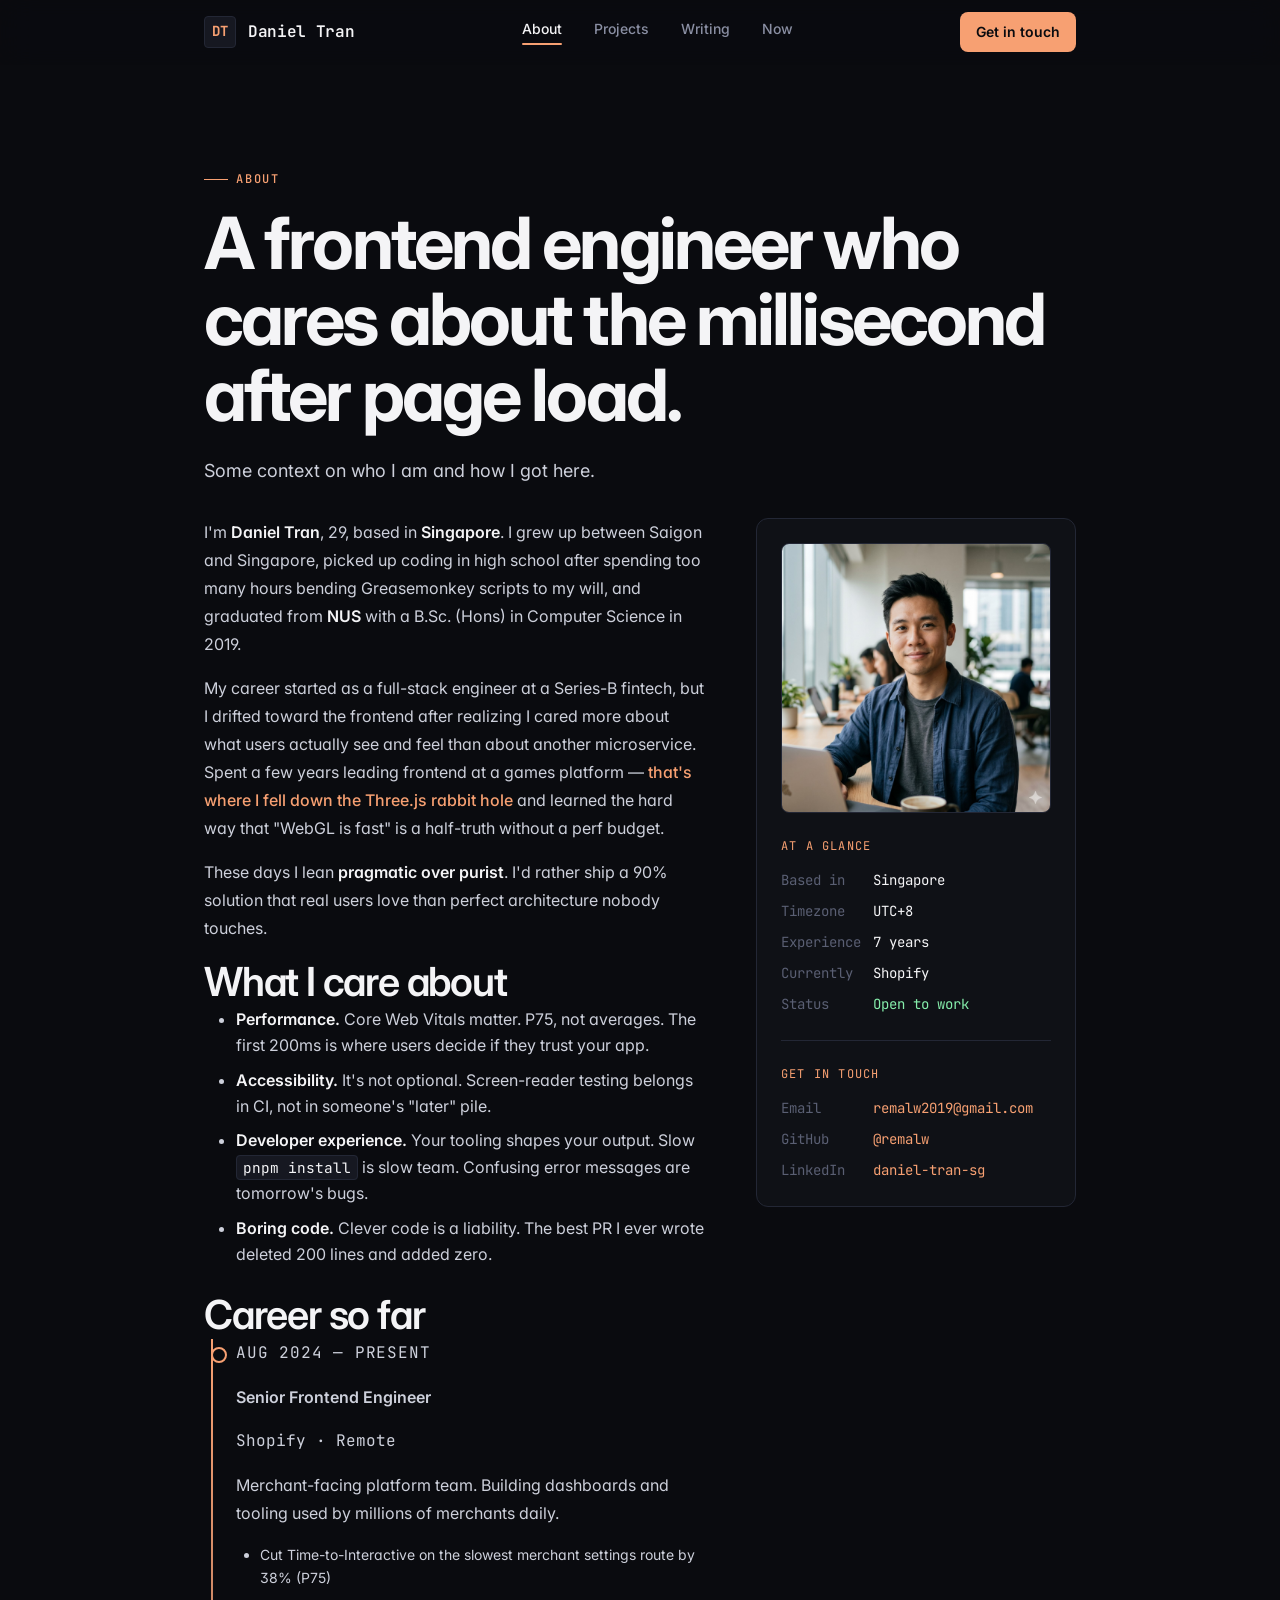
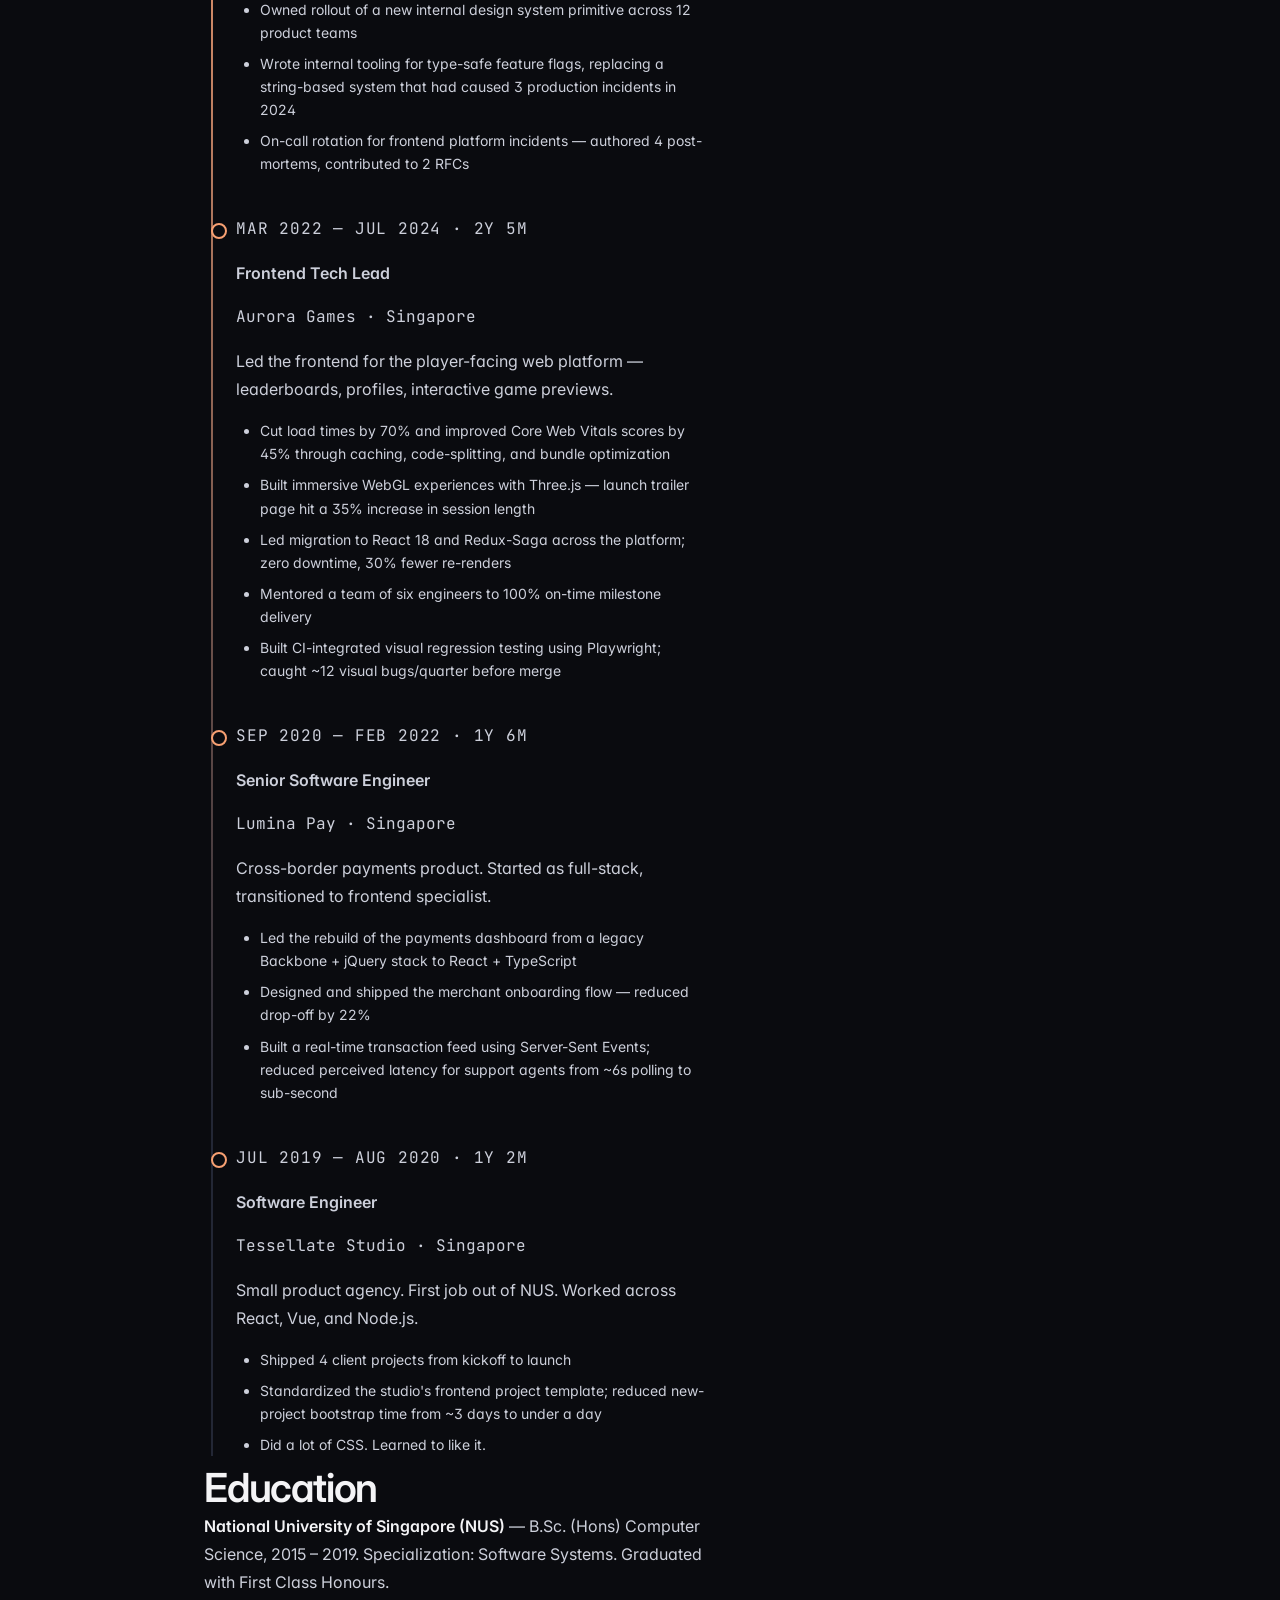
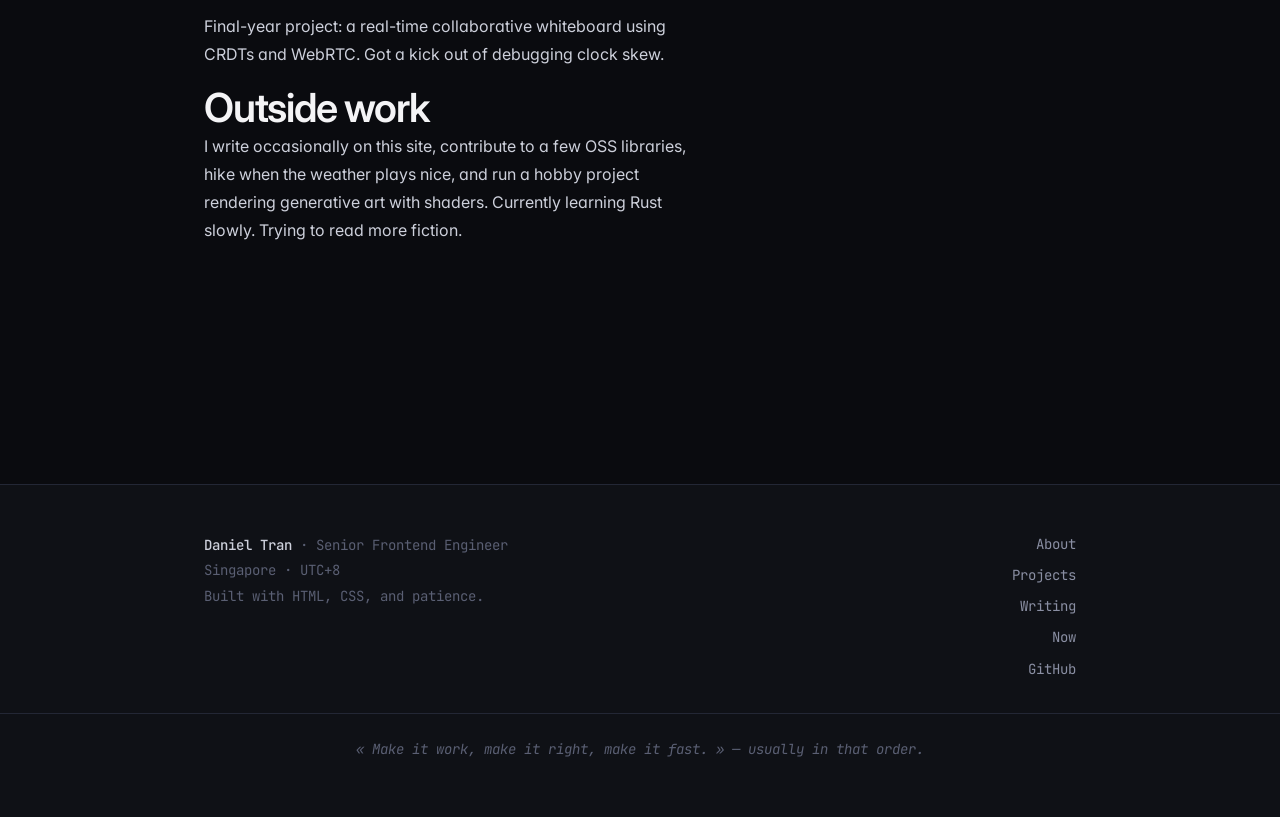
==== commit bef62abb: "feat: add avatar to hero + about sidebar" ====
--- a/about.html
+++ b/about.html
@@ -131,6 +131,7 @@
       </div>
 
       <aside class="about-aside">
+        <img src="assets/avatar.jpg" alt="Daniel Tran" class="about-avatar" width="200" height="200">
         <p class="about-aside-label">At a glance</p>
         <div class="contact-block">
           <div class="contact-block-row"><span class="contact-block-label">Based in</span><span class="contact-block-value">Singapore</span></div>
--- a/styles/pages.css
+++ b/styles/pages.css
@@ -22,6 +22,28 @@
   padding: 0 var(--space-5);
 }
 
+.hero-avatar-row {
+  display: flex;
+  align-items: center;
+  gap: var(--space-4);
+  margin-bottom: var(--space-4);
+}
+
+.hero-avatar {
+  width: 64px;
+  height: 64px;
+  border-radius: 50%;
+  object-fit: cover;
+  border: 2px solid var(--border-strong);
+  box-shadow: var(--shadow-md);
+  transition: transform var(--duration) var(--ease-out), border-color var(--duration) var(--ease-out);
+}
+
+.hero-avatar:hover {
+  transform: scale(1.05);
+  border-color: var(--accent);
+}
+
 .hero-greeting {
   display: inline-flex;
   align-items: center;
@@ -29,7 +51,7 @@
   font-family: var(--font-mono);
   font-size: var(--text-sm);
   color: var(--accent);
-  margin-bottom: var(--space-4);
+  margin: 0;
   letter-spacing: 0;
 }
 
@@ -141,6 +163,16 @@
   border-radius: var(--radius-lg);
 }
 
+.about-avatar {
+  width: 100%;
+  aspect-ratio: 1 / 1;
+  object-fit: cover;
+  border-radius: var(--radius-md);
+  border: 1px solid var(--border);
+  margin-bottom: var(--space-5);
+  display: block;
+}
+
 .about-aside-label {
   font-family: var(--font-mono);
   font-size: var(--text-xs);
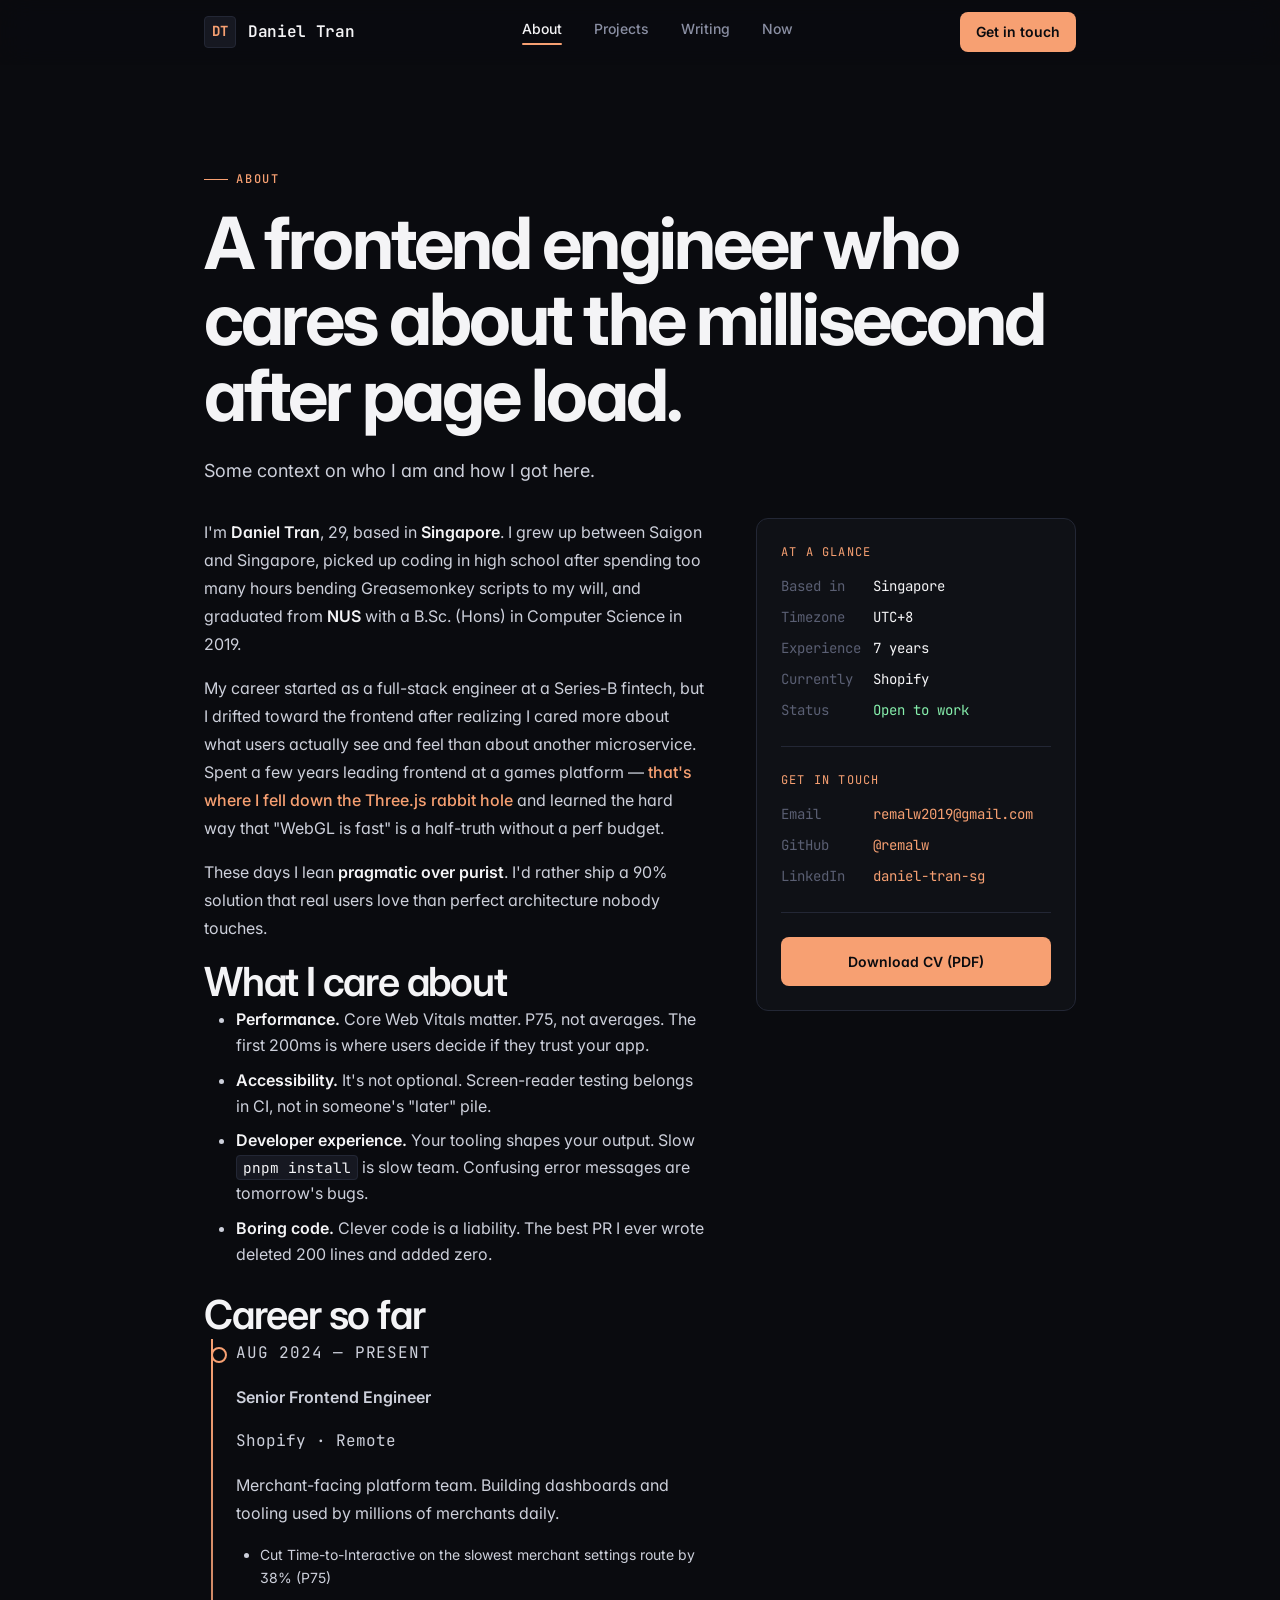
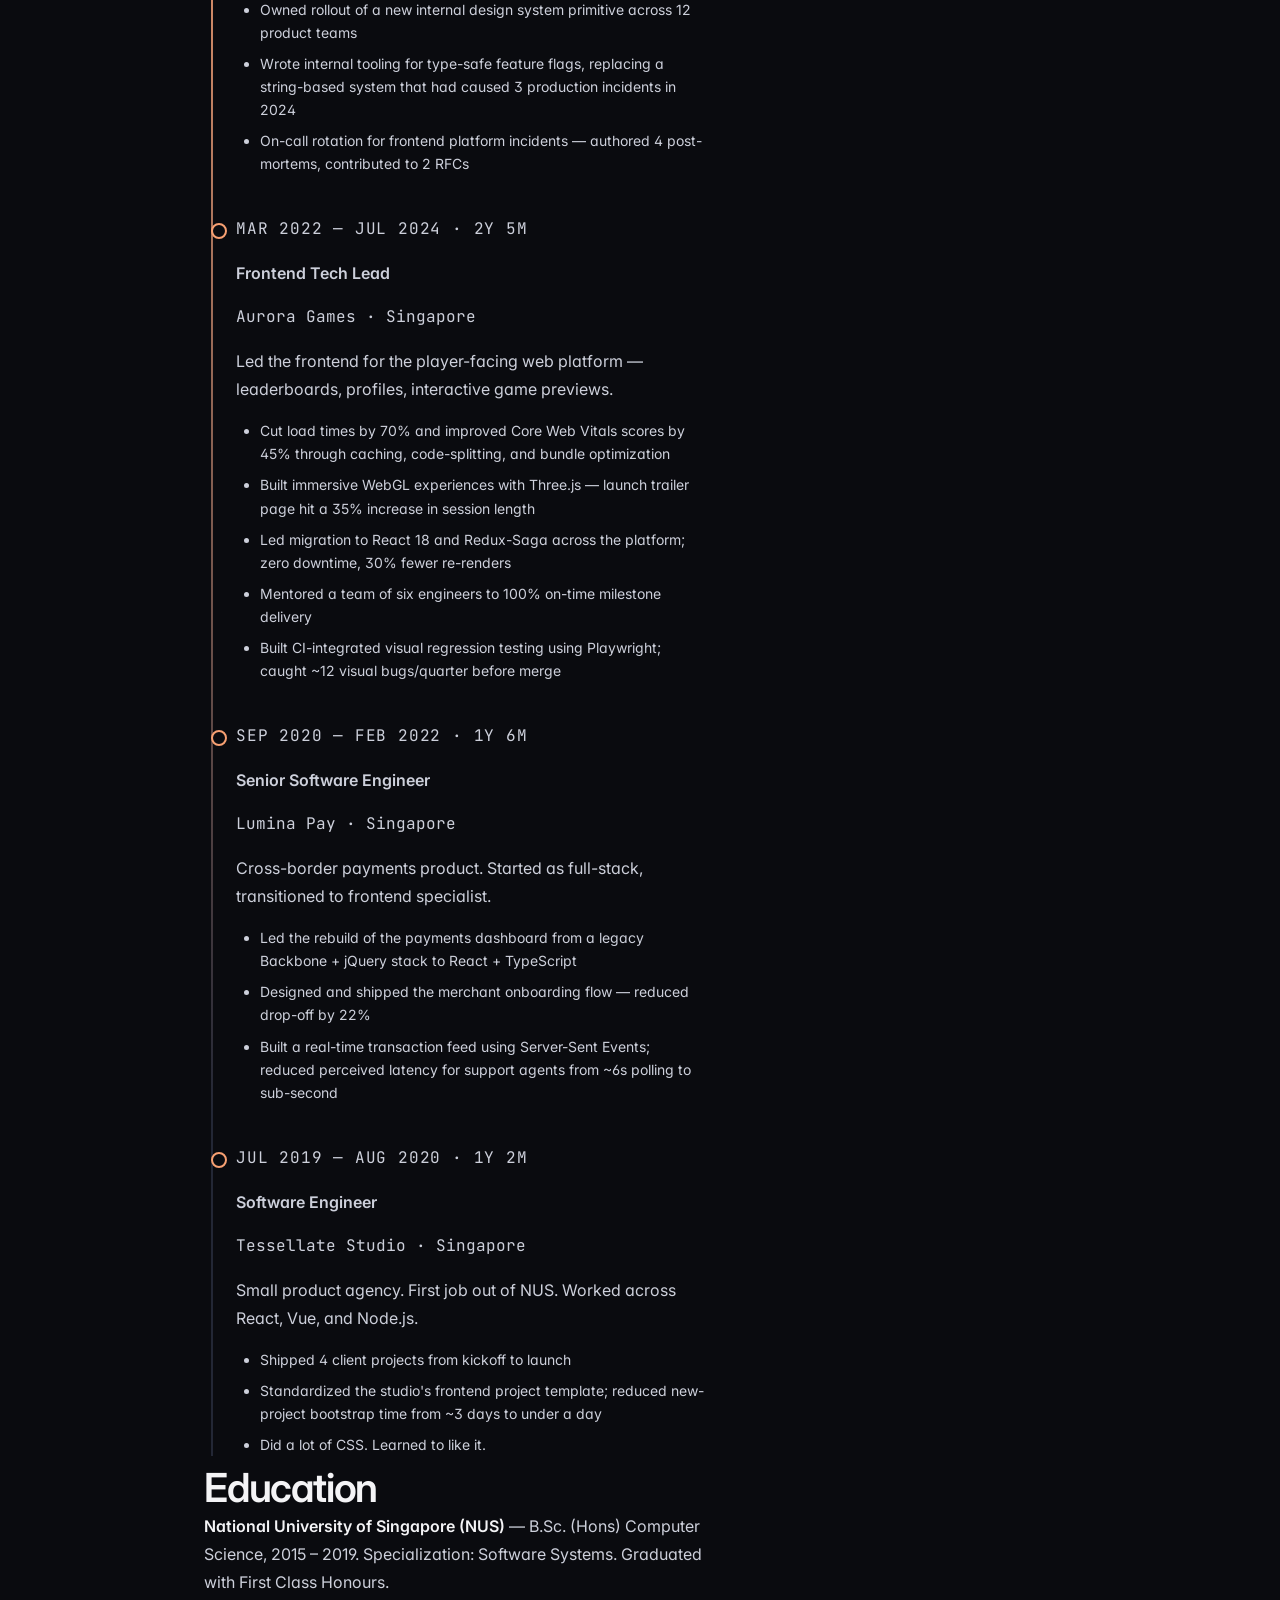
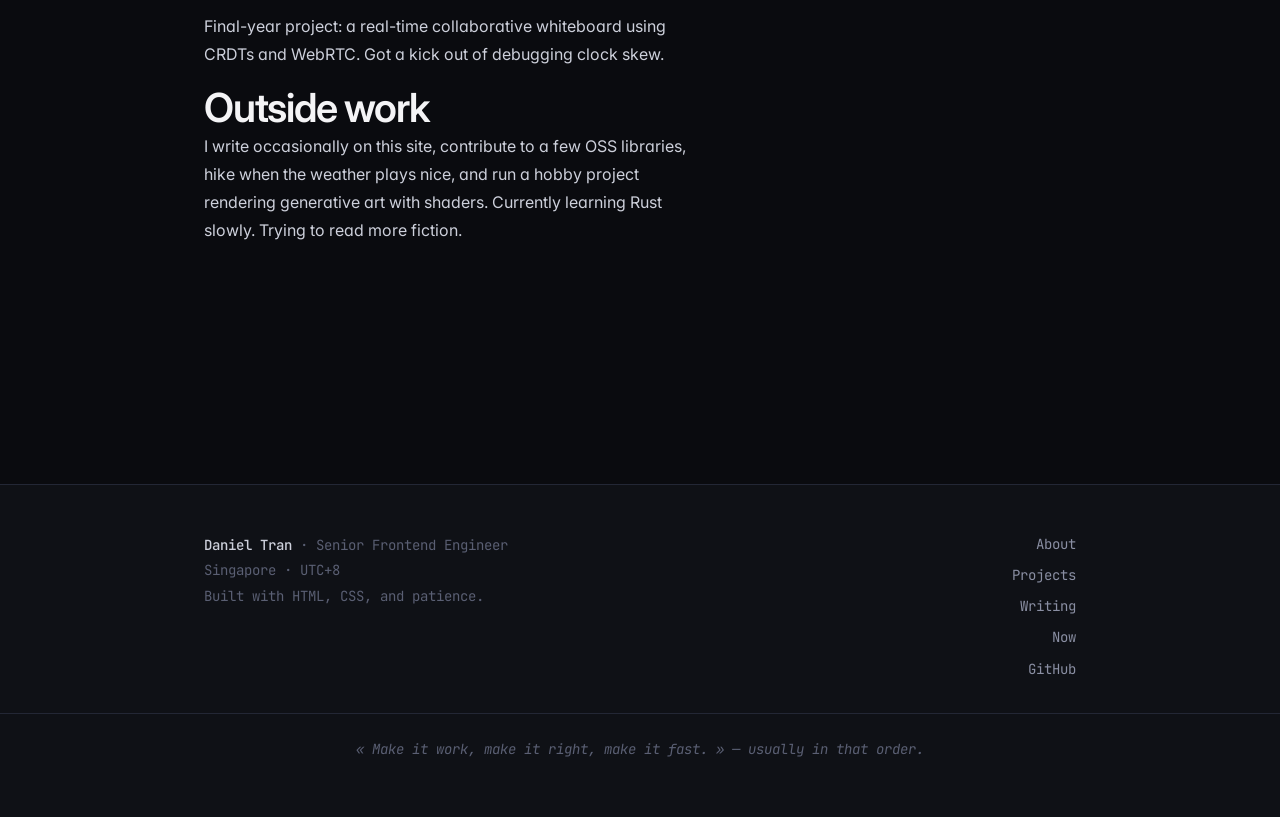
==== commit 0ff2a10b: "chore: remove avatar from hero and about — keep portfolio text-first" ====
--- a/about.html
+++ b/about.html
@@ -131,7 +131,6 @@
       </div>
 
       <aside class="about-aside">
-        <img src="assets/avatar.jpg" alt="Daniel Tran" class="about-avatar" width="200" height="200">
         <p class="about-aside-label">At a glance</p>
         <div class="contact-block">
           <div class="contact-block-row"><span class="contact-block-label">Based in</span><span class="contact-block-value">Singapore</span></div>
@@ -149,6 +148,10 @@
           <div class="contact-block-row"><span class="contact-block-label">GitHub</span><a href="https://github.com/remalw" target="_blank" rel="noopener">@remalw</a></div>
           <div class="contact-block-row"><span class="contact-block-label">LinkedIn</span><a href="https://www.linkedin.com/in/daniel-tran-sg" target="_blank" rel="noopener">daniel-tran-sg</a></div>
         </div>
+
+        <hr style="border-color: var(--border); margin: var(--space-5) 0;">
+
+        <a href="/Daniel_Tran_CV.pdf" download class="btn btn-primary" style="width: 100%; justify-content: center;">Download CV (PDF)</a>
       </aside>
     </div>
   </div>
--- a/styles/pages.css
+++ b/styles/pages.css
@@ -22,28 +22,6 @@
   padding: 0 var(--space-5);
 }
 
-.hero-avatar-row {
-  display: flex;
-  align-items: center;
-  gap: var(--space-4);
-  margin-bottom: var(--space-4);
-}
-
-.hero-avatar {
-  width: 64px;
-  height: 64px;
-  border-radius: 50%;
-  object-fit: cover;
-  border: 2px solid var(--border-strong);
-  box-shadow: var(--shadow-md);
-  transition: transform var(--duration) var(--ease-out), border-color var(--duration) var(--ease-out);
-}
-
-.hero-avatar:hover {
-  transform: scale(1.05);
-  border-color: var(--accent);
-}
-
 .hero-greeting {
   display: inline-flex;
   align-items: center;
@@ -51,7 +29,7 @@
   font-family: var(--font-mono);
   font-size: var(--text-sm);
   color: var(--accent);
-  margin: 0;
+  margin-bottom: var(--space-4);
   letter-spacing: 0;
 }
 
@@ -163,16 +141,6 @@
   border-radius: var(--radius-lg);
 }
 
-.about-avatar {
-  width: 100%;
-  aspect-ratio: 1 / 1;
-  object-fit: cover;
-  border-radius: var(--radius-md);
-  border: 1px solid var(--border);
-  margin-bottom: var(--space-5);
-  display: block;
-}
-
 .about-aside-label {
   font-family: var(--font-mono);
   font-size: var(--text-xs);
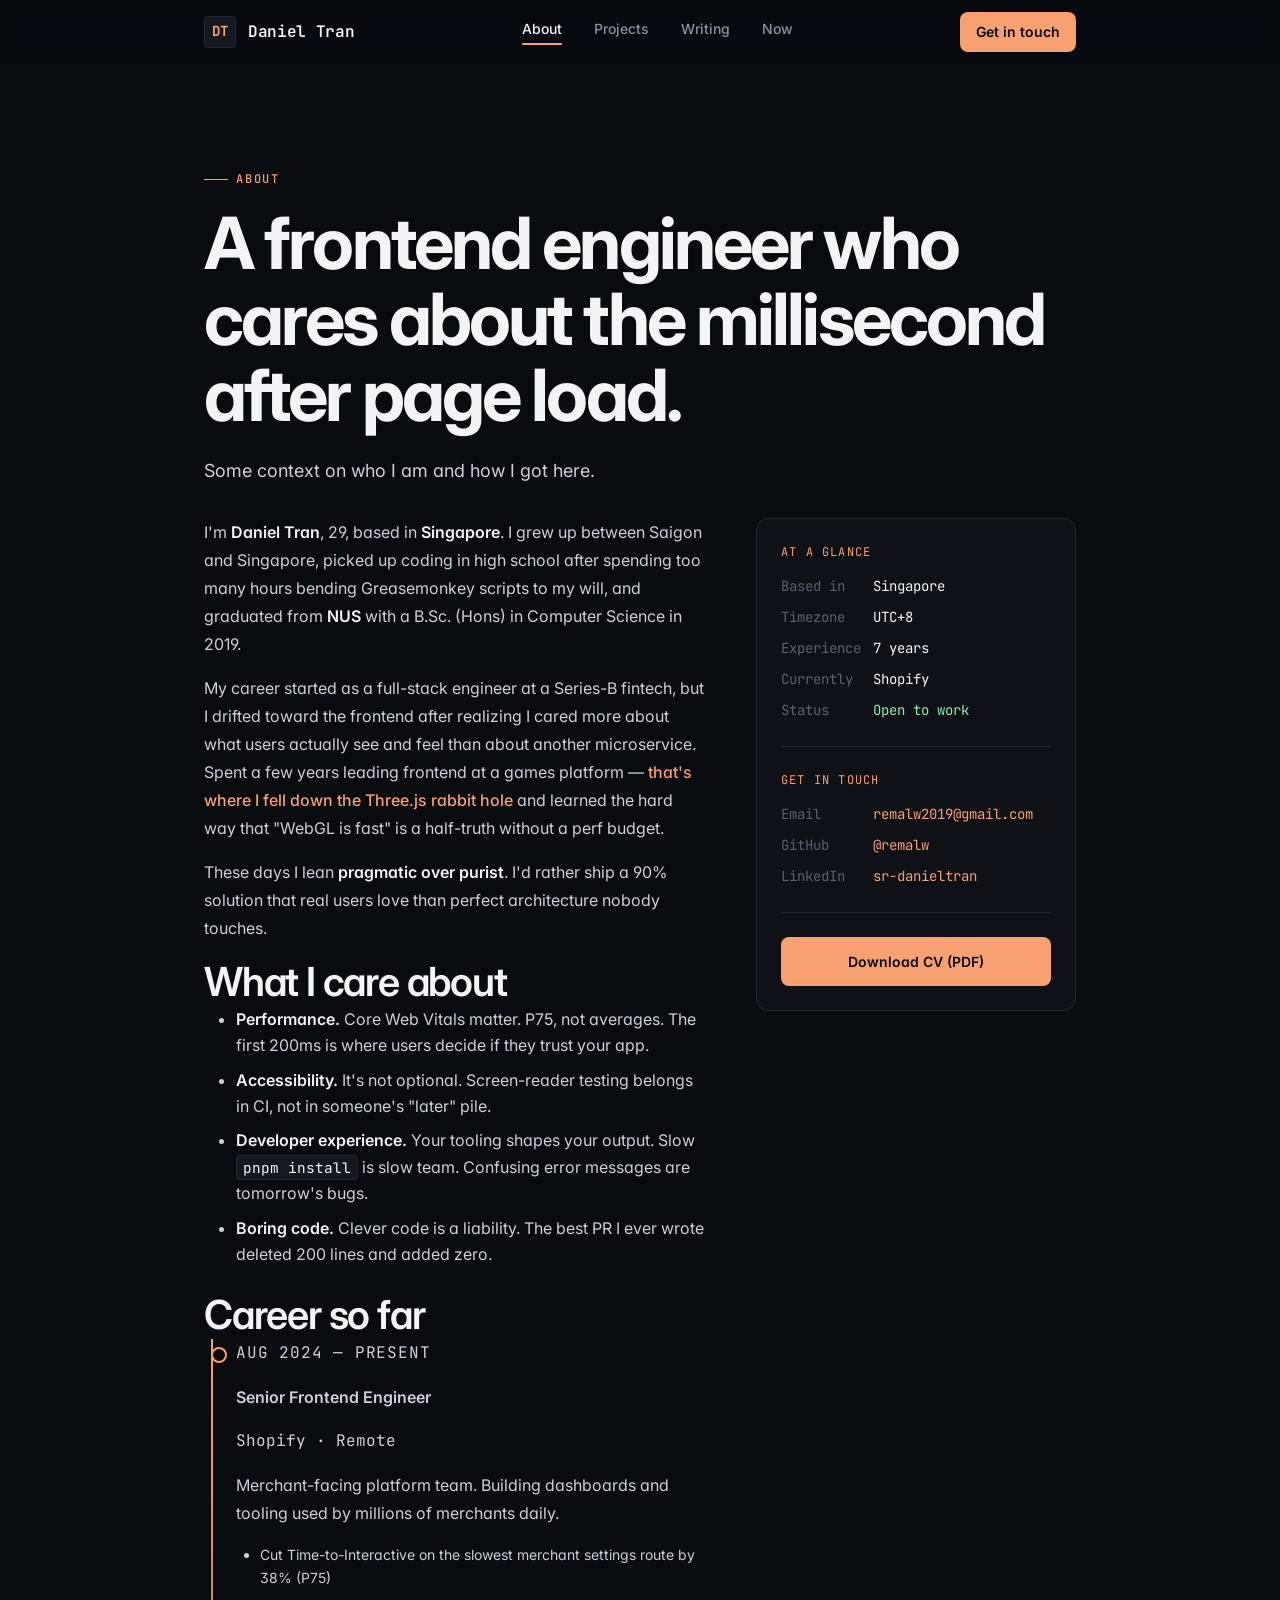
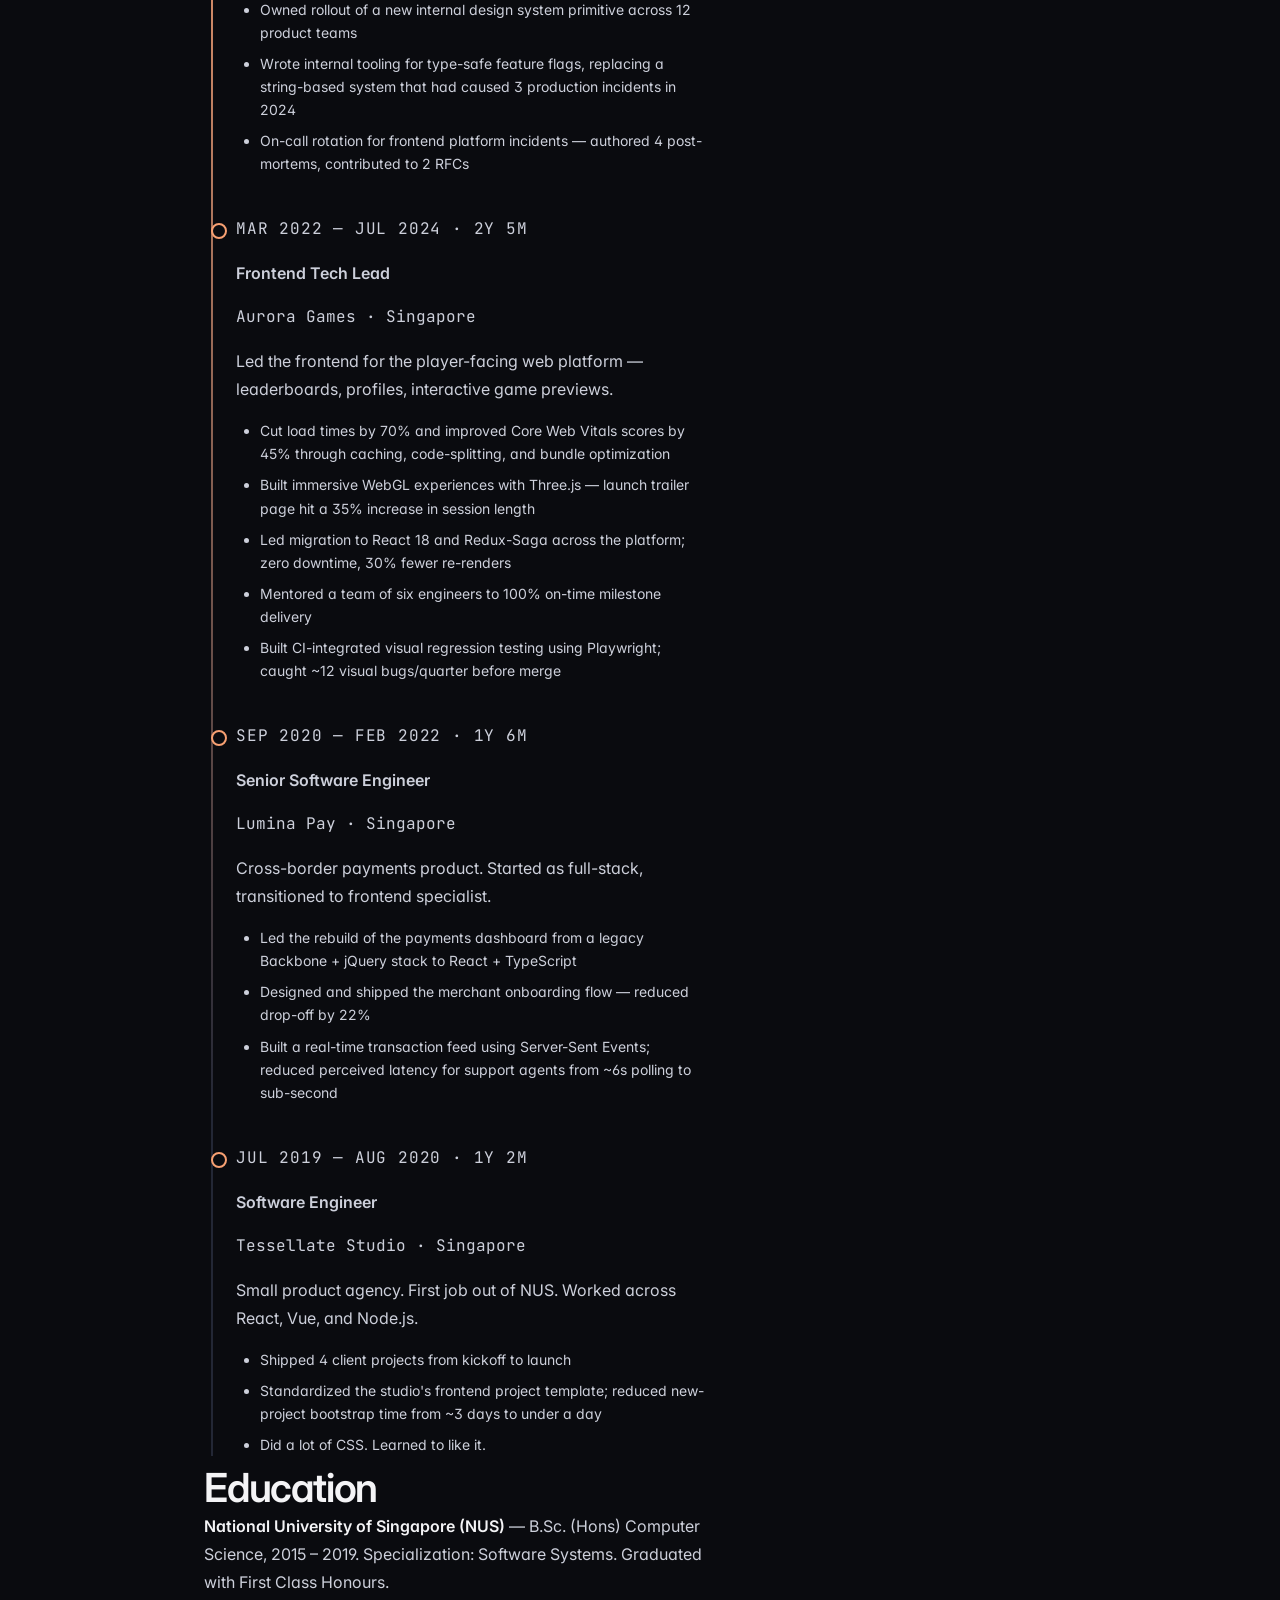
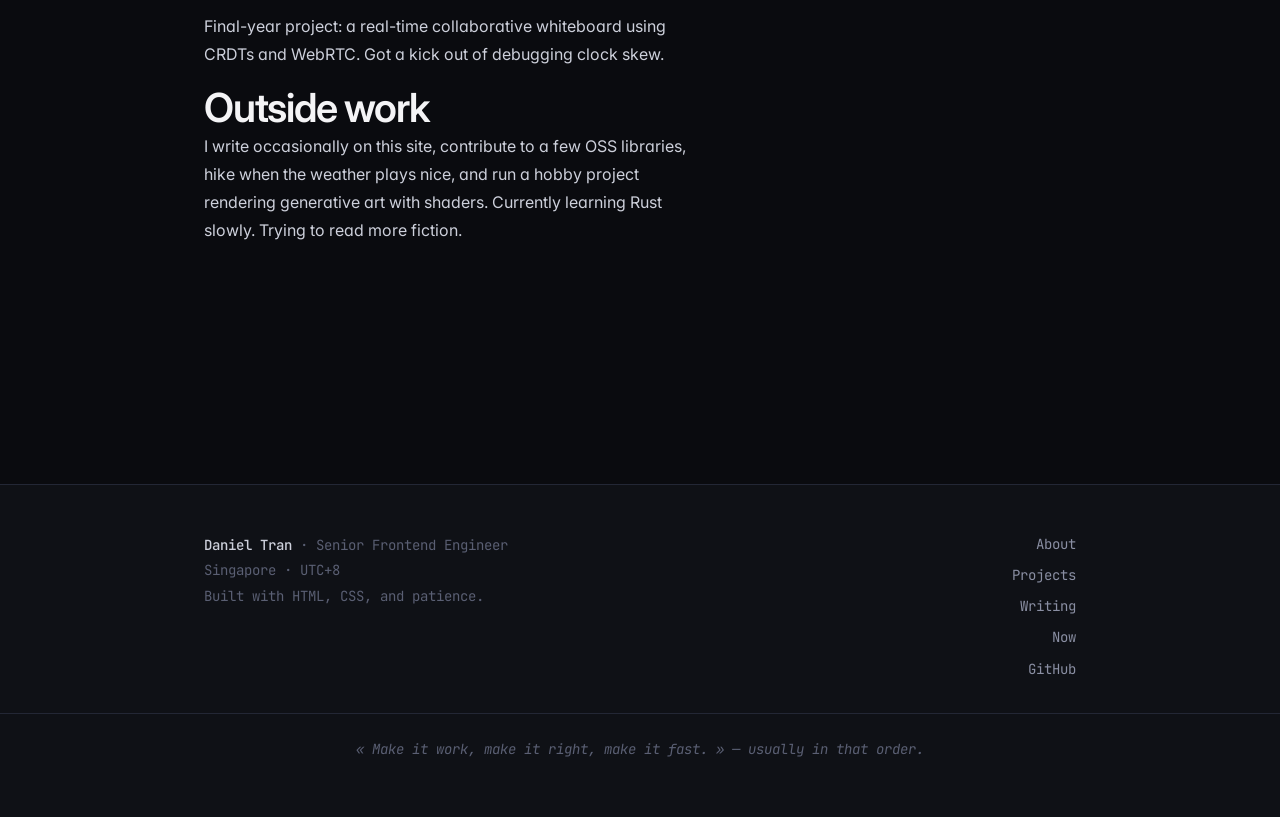
==== commit e22fdc89: "chore: update LinkedIn URL to sr-danieltran" ====
--- a/about.html
+++ b/about.html
@@ -146,7 +146,7 @@
         <div class="contact-block">
           <div class="contact-block-row"><span class="contact-block-label">Email</span><a href="mailto:remalw2019@gmail.com">remalw2019@gmail.com</a></div>
           <div class="contact-block-row"><span class="contact-block-label">GitHub</span><a href="https://github.com/remalw" target="_blank" rel="noopener">@remalw</a></div>
-          <div class="contact-block-row"><span class="contact-block-label">LinkedIn</span><a href="https://www.linkedin.com/in/daniel-tran-sg" target="_blank" rel="noopener">daniel-tran-sg</a></div>
+          <div class="contact-block-row"><span class="contact-block-label">LinkedIn</span><a href="https://www.linkedin.com/in/sr-danieltran" target="_blank" rel="noopener">sr-danieltran</a></div>
         </div>
 
         <hr style="border-color: var(--border); margin: var(--space-5) 0;">
